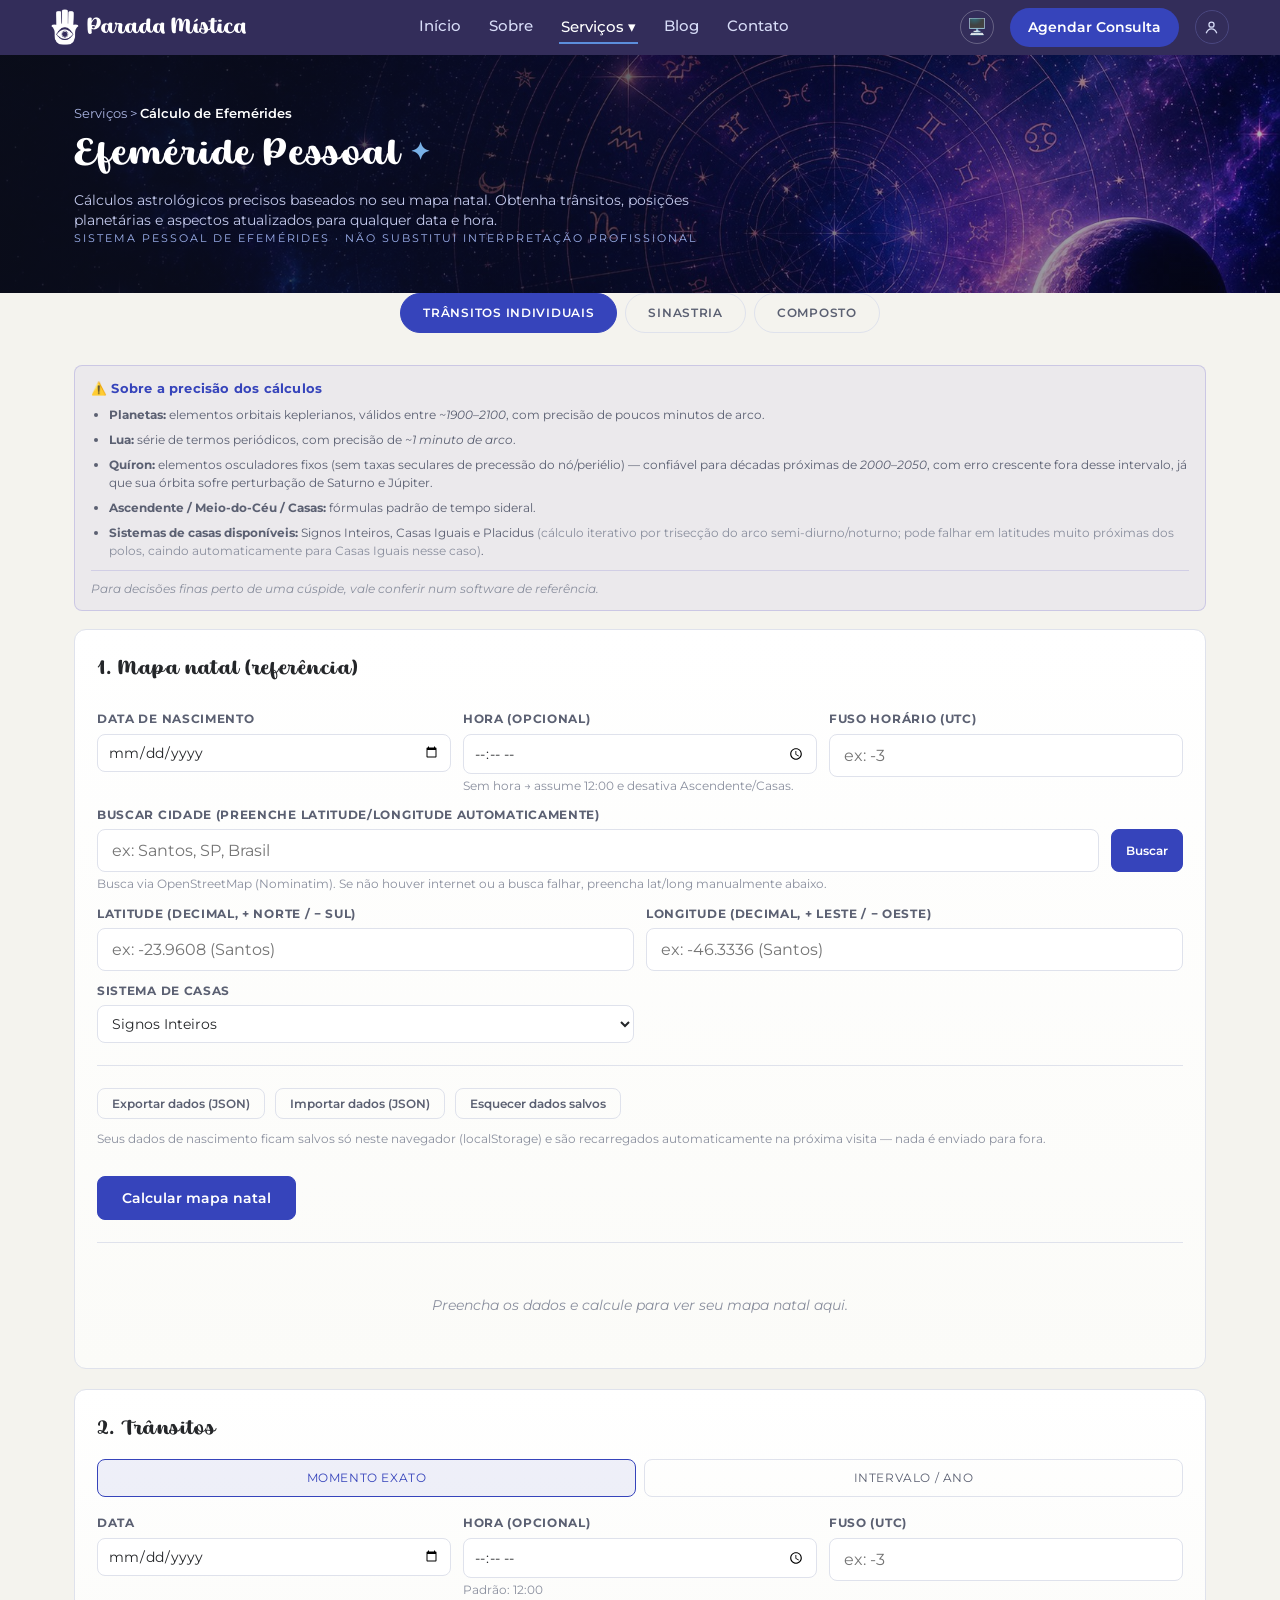
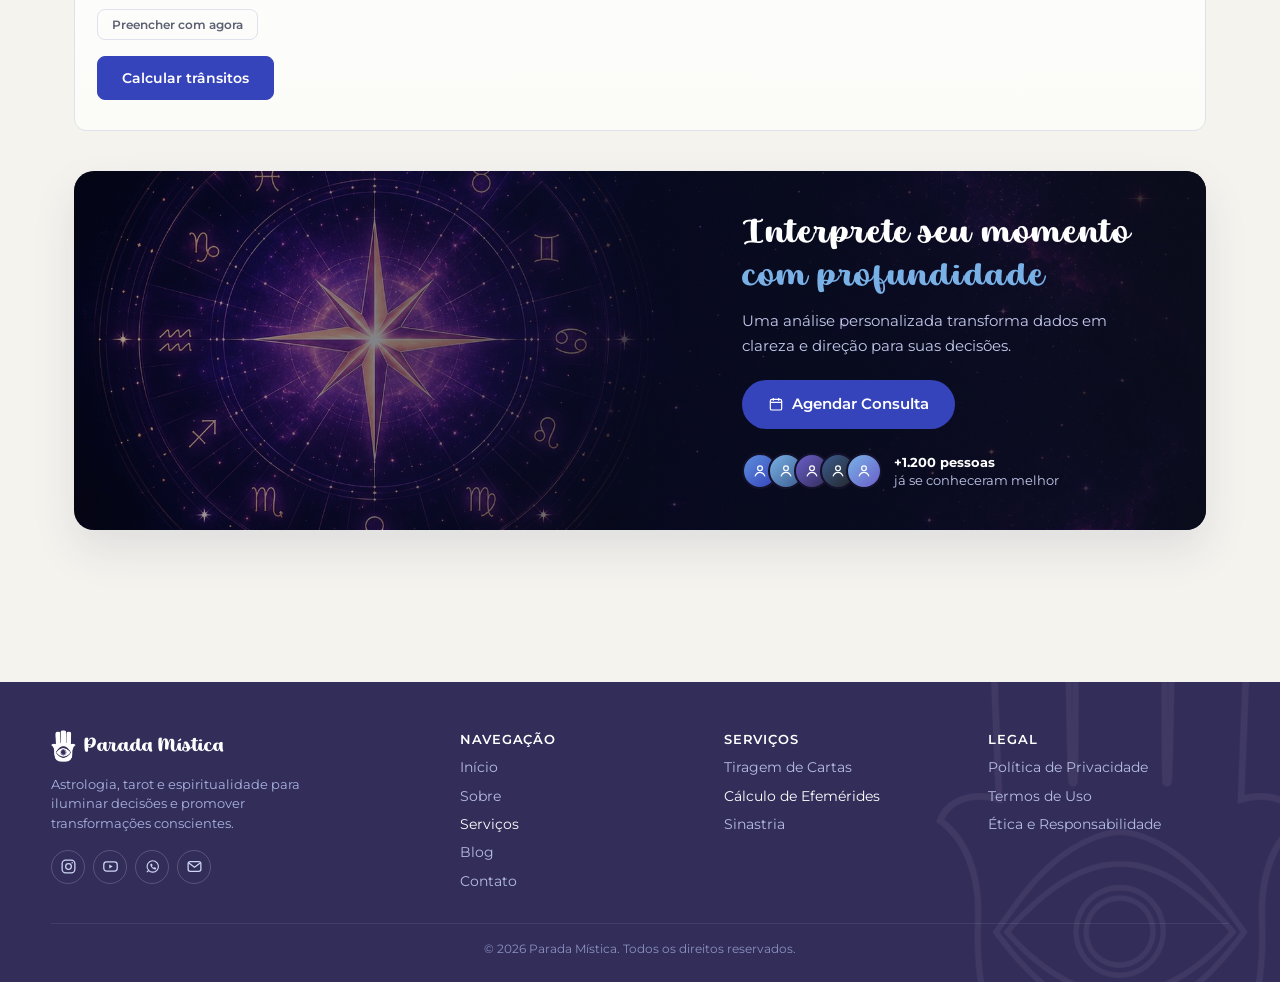
==== efemerides.html @ 2dd442fa "Add initial site: home, tarot, ephemeris and synastry pages Static site (HTML/CSS/vanilla JS), no bu" ====
<!DOCTYPE html>
<html lang="pt-BR">
<head>
<meta charset="UTF-8">
<meta name="viewport" content="width=device-width, initial-scale=1.0">
<title>Cálculo de Efemérides - Parada Mística</title>
<link rel="icon" href="assets/logo.png">
<link rel="stylesheet" href="style.css">
<link rel="stylesheet" href="efemerides/css/styles.css">
<script>
    // Aplica tema antes do render para evitar flash
    (function(){
        const t = localStorage.getItem("cartarium_tema") || "sistema";
        if (t === "escuro" || (t === "sistema" && window.matchMedia("(prefers-color-scheme: dark)").matches)) {
            document.documentElement.setAttribute("data-tema", "escuro");
        }
    })();
</script>
</head>
<body>

<header class="pm-header">
    <div class="pm-header-inner">
        <a href="index.html" class="pm-brand">
            <img src="assets/hamsa-light.png" alt="Parada Mística">
            <span>Parada Mística</span>
        </a>
        <nav class="pm-nav" id="pm-nav-principal">
            <a href="index.html">Início</a>
            <a href="#" title="Página ainda não publicada">Sobre</a>
            <div class="pm-nav-dropdown">
                <a href="#" class="pm-nav-dropdown-trigger ativo">Serviços ▾</a>
                <div class="pm-nav-dropdown-menu">
                    <a href="tiragem-cartas.html">Tiragem de Cartas</a>
                    <a href="efemerides.html" class="ativo">Cálculo de Efemérides</a>
                    <a href="sinastria.html">Sinastria</a>
                </div>
            </div>
            <a href="#" title="Página ainda não publicada">Blog</a>
            <a href="#" title="Página ainda não publicada">Contato</a>
        </nav>
        <div class="pm-header-actions">
            <button id="btn-tema" class="pm-btn-tema" onclick="ciclaTema()" title="Alternar tema">🌙</button>
            <a href="#" class="pm-btn-agendar" title="Página ainda não publicada">Agendar Consulta</a>
            <a href="#" class="pm-avatar" title="Página ainda não publicada"><svg viewBox="0 0 24 24" fill="none" stroke="currentColor" stroke-width="1.8"><circle cx="12" cy="8" r="3.6"/><path d="M4.5 20c1.4-3.8 4.4-6 7.5-6s6.1 2.2 7.5 6"/></svg></a>
            <button id="btn-menu-mobile" class="pm-hamburger" aria-label="Abrir menu" aria-expanded="false" aria-controls="pm-nav-principal">
                <span class="pm-hamburger-bars"><span></span><span></span><span></span></span>
            </button>
        </div>
    </div>
</header>

<section class="efem-hero-section">
  <div class="efem-hero">
    <span class="pm-breadcrumb">Serviços &gt; <b>Cálculo de Efemérides</b></span>
    <h1>Efeméride Pessoal <span class="efem-hero-spark">✦</span></h1>
    <div class="subtitle">Cálculos astrológicos precisos baseados no seu mapa natal. Obtenha trânsitos, posições planetárias e aspectos atualizados para qualquer data e hora.</div>
    <div class="eyebrow">Sistema pessoal de efemérides · não substitui interpretação profissional</div>
  </div>
</section>

<main>

<div class="tabs">
  <div class="tab active" id="tabTransitos" onclick="setView('transitos')">Trânsitos individuais</div>
  <div class="tab" id="tabSinastria" onclick="setView('sinastria')">Sinastria</div>
  <div class="tab" id="tabComposto" onclick="setView('composto')">Composto</div>
</div>

<div id="viewTransitos">

<div class="note note-precisao">
  <p class="note-titulo">⚠️ Sobre a precisão dos cálculos</p>
  <ul>
    <li><strong>Planetas:</strong> elementos orbitais keplerianos, válidos entre <em>~1900–2100</em>, com precisão de poucos minutos de arco.</li>
    <li><strong>Lua:</strong> série de termos periódicos, com precisão de <em>~1 minuto de arco</em>.</li>
    <li><strong>Quíron:</strong> elementos osculadores fixos (sem taxas seculares de precessão do nó/periélio) — confiável para décadas próximas de <em>2000–2050</em>, com erro crescente fora desse intervalo, já que sua órbita sofre perturbação de Saturno e Júpiter.</li>
    <li><strong>Ascendente / Meio-do-Céu / Casas:</strong> fórmulas padrão de tempo sideral.</li>
    <li><strong>Sistemas de casas disponíveis:</strong> Signos Inteiros, Casas Iguais e Placidus <span class="note-dim">(cálculo iterativo por trisecção do arco semi-diurno/noturno; pode falhar em latitudes muito próximas dos polos, caindo automaticamente para Casas Iguais nesse caso)</span>.</li>
  </ul>
  <p class="note-rodape">Para decisões finas perto de uma cúspide, vale conferir num software de referência.</p>
</div>

<!-- ===================== MAPA NATAL ===================== -->
<div class="panel">
  <h2>1. Mapa natal (referência)</h2>
  <div class="row3">
    <div>
      <label>Data de nascimento</label>
      <input type="date" id="natalDate">
    </div>
    <div>
      <label>Hora (opcional)</label>
      <input type="time" id="natalTime">
      <div class="hint">Sem hora → assume 12:00 e desativa Ascendente/Casas.</div>
    </div>
    <div>
      <label>Fuso horário (UTC)</label>
      <input type="number" id="natalTz" step="0.5" placeholder="ex: -3">
    </div>
  </div>
  <label>Buscar cidade (preenche latitude/longitude automaticamente)</label>
  <div class="row" style="grid-template-columns:1fr auto;">
    <input type="text" id="citySearch" placeholder="ex: Santos, SP, Brasil" onkeydown="if(event.key==='Enter'){event.preventDefault();searchCity();}">
    <button class="btn small" style="margin-top:0;" onclick="searchCity()">Buscar</button>
  </div>
  <div id="cityResults"></div>
  <div class="hint">Busca via OpenStreetMap (Nominatim). Se não houver internet ou a busca falhar, preencha lat/long manualmente abaixo.</div>
  <div class="row">
    <div>
      <label>Latitude (decimal, + Norte / − Sul)</label>
      <input type="number" id="natalLat" step="0.0001" placeholder="ex: -23.9608 (Santos)">
    </div>
    <div>
      <label>Longitude (decimal, + Leste / − Oeste)</label>
      <input type="number" id="natalLon" step="0.0001" placeholder="ex: -46.3336 (Santos)">
    </div>
  </div>
  <div class="row">
    <div>
      <label>Sistema de casas</label>
      <select id="houseSystem">
        <option value="whole">Signos Inteiros</option>
        <option value="equal">Casas Iguais</option>
        <option value="placidus">Placidus</option>
      </select>
    </div>
    <div></div>
  </div>
  <div class="divider"></div>
  <div class="toolbar" style="margin-bottom:12px;">
    <button class="btn secondary small" onclick="exportNatalInput()">Exportar dados (JSON)</button>
    <button class="btn secondary small" onclick="toggleImportBox()">Importar dados (JSON)</button>
    <button class="btn secondary small" onclick="clearNatalStorage()">Esquecer dados salvos</button>
  </div>
  <div class="hint" style="margin-bottom:12px;">Seus dados de nascimento ficam salvos só neste navegador (localStorage) e são recarregados automaticamente na próxima visita — nada é enviado para fora.</div>
  <div id="importBox" style="display:none; margin-bottom:16px;">
    <label>Colar JSON aqui</label>
    <textarea id="importJsonText" rows="4" style="width:100%; background:var(--input-bg); border:1px solid var(--line); color:var(--text); padding:9px 10px; border-radius:6px; font-family:inherit; font-size:12.5px;" placeholder='{"data_nascimento":"1990-05-15","hora_nascimento":"14:30","fuso_horario":-3,"latitude":-23.5505,"longitude":-46.6333,"sistema_casas":"placidus"}'></textarea>
    <div class="row" style="margin-top:8px; align-items:flex-end;">
      <div>
        <label>...ou selecione um arquivo .json</label>
        <input type="file" id="importJsonFile" accept="application/json,.json">
      </div>
      <div>
        <button class="btn small" onclick="importNatalInput()">Carregar dados</button>
      </div>
    </div>
    <div class="hint" id="importStatus" style="margin-top:6px;"></div>
  </div>
  <button class="btn" onclick="calcNatal()">Calcular mapa natal</button>
  <div class="hint" id="natalMsg" style="margin-top:8px;"></div>
  <div class="divider"></div>
  <div id="natalOutput"><div class="empty">Preencha os dados e calcule para ver seu mapa natal aqui.</div></div>
</div>

<!-- ===================== TRÂNSITOS ===================== -->
<div class="panel">
  <h2>2. Trânsitos</h2>
  <div class="mode-toggle">
    <div class="mode-btn active" id="modeSingleBtn" onclick="setMode('single')">Momento exato</div>
    <div class="mode-btn" id="modeRangeBtn" onclick="setMode('range')">Intervalo / ano</div>
  </div>

  <div id="singleFields">
    <div class="row3">
      <div><label>Data</label><input type="date" id="singleDate"></div>
      <div><label>Hora (opcional)</label><input type="time" id="singleTime"><div class="hint">Padrão: 12:00</div></div>
      <div><label>Fuso (UTC)</label><input type="number" id="singleTz" step="0.5" placeholder="ex: -3"></div>
    </div>
    <button class="btn secondary small" style="margin-top:10px;" onclick="fillNow()">Preencher com agora</button>
  </div>

  <div id="rangeFields" style="display:none">
    <div class="row3">
      <div><label>Data inicial</label><input type="date" id="rangeStart" oninput="updateRangeWarn()"></div>
      <div><label>Data final</label><input type="date" id="rangeEnd" oninput="updateRangeWarn()"></div>
      <div><label>Passo (dias)</label><input type="number" id="rangeStep" value="1" min="1" max="10" oninput="updateRangeWarn()"></div>
    </div>
    <div class="hint" style="margin:8px 0 4px;">Atalhos de período (a partir de hoje):</div>
    <div class="preset-row">
      <button type="button" class="btn secondary small" onclick="fillPreset('hoje')">Hoje</button>
      <button type="button" class="btn secondary small" onclick="fillPreset('semana')">Esta semana</button>
      <button type="button" class="btn secondary small" onclick="fillPreset('mes')">Este mês</button>
      <button type="button" class="btn secondary small" onclick="fillPreset('semestre')">Este semestre</button>
      <button type="button" class="btn secondary small" onclick="fillPreset('ano')">Este ano</button>
    </div>
    <div class="hint">Para "todos os trânsitos de 1 ano", use 01/01 a 31/12. Para vários anos, apenas amplie o intervalo (períodos longos podem levar alguns segundos para calcular).</div>
    <div class="hint" id="rangeWarn" style="margin-top:6px;"></div>
  </div>

  <button class="btn" onclick="calcTransits()">Calcular trânsitos</button>
  <div id="transitStatus" class="hint" style="margin-top:8px;"></div>
</div>

<!-- ===================== RESULTADOS ===================== -->
<div class="panel" id="resultsPanel" style="display:none;">
  <h2>3. Posições em trânsito</h2>
  <div class="scroll-hint">↔ as tabelas têm mais colunas do que cabem na tela — arraste para os lados para ver tudo.</div>
  <div class="scroll-wrap" style="margin-bottom:26px;">
    <table id="positionsTable"><thead></thead><tbody></tbody></table>
  </div>

  <h2>4. Aspectos (ordenados por impacto)</h2>
  <div class="filters">
    <div class="f">
      <label>Planeta em trânsito</label>
      <select id="fPlanet"><option value="">Todos</option></select>
    </div>
    <div class="f">
      <label>Signo</label>
      <select id="fSign"><option value="">Todos</option></select>
    </div>
    <div class="f">
      <label>Casa natal</label>
      <select id="fHouse"><option value="">Todas</option></select>
    </div>
    <div class="f">
      <label>Tipo de aspecto</label>
      <select id="fAspect"><option value="">Todos</option></select>
    </div>
    <div class="f">
      <label>Ponto natal</label>
      <select id="fNatal"><option value="">Todos</option></select>
    </div>
    <div class="f" style="min-width:120px; flex:0.6;">
      <label>Impacto mínimo</label>
      <input type="number" id="fImpact" min="0" max="100" step="1" value="0" placeholder="0–100">
    </div>
    <div class="f" style="min-width:150px; flex:0.6;">
      <label>Máx. por seção</label>
      <input type="number" id="fLimit" min="1" step="1" placeholder="todos">
    </div>
    <div class="f zero-toggle">
      <label class="chk" title="Aspectos cujo orbe passou do teto específico do tipo de astro (Quíron/Lilith/Nodo/Vértice/Fortuna/transpessoais) — considerados irrelevantes, peso zerado.">
        <input type="checkbox" id="fShowZeroed" onchange="renderAspectsTable()"> Mostrar zerados
      </label>
    </div>
  </div>

  <div class="resultsbar">
    <span class="count" id="resultCount"></span>
    <div class="toolbar">
      <button class="btn secondary small" onclick="copyForAI('all', this)">Copiar tudo para IA</button>
      <button class="btn secondary small" onclick="exportResultsJson()">Exportar JSON</button>
      <button class="btn secondary small" onclick="exportResultsCsv()">Exportar CSV</button>
    </div>
  </div>

  <div id="backgroundBlock" style="display:none">
    <h3 class="subhead">Pano de fundo <span class="hint">— trânsitos lentos já em curso, que atravessam todo o período calculado</span></h3>
    <div class="scroll-wrap" style="margin-bottom:10px;">
      <table id="backgroundTable"><thead></thead><tbody></tbody></table>
    </div>
    <div class="resultsbar" style="margin-bottom:26px;">
      <span></span>
      <div class="toolbar">
        <button class="btn secondary small" onclick="copyForAI('background', this)">Copiar pano de fundo</button>
      </div>
    </div>
  </div>

  <h3 class="subhead period" id="periodHeading" style="display:none;">Eventos do período</h3>
  <div class="scroll-wrap" style="margin-bottom:10px;">
    <table id="aspectsTable"><thead></thead><tbody></tbody></table>
  </div>
  <div class="resultsbar" id="periodCopyBar" style="display:none;">
    <span></span>
    <div class="toolbar">
      <button class="btn secondary small" onclick="copyForAI('period', this)">Copiar eventos do período</button>
    </div>
  </div>
  <div class="copybox" id="copyBox"></div>
  <textarea id="copyArea"></textarea>
</div>

</div>
<!-- ===================== fim viewTransitos ===================== -->

<!-- ===================== SINASTRIA ===================== -->
<div id="viewSinastria" style="display:none">

<div class="note">
  <strong>Sinastria</strong> compara dois mapas natais ponto a ponto: os aspectos entre os planetas de uma pessoa e os da outra, e em que casa os planetas de uma caem no mapa da outra. É uma técnica diferente do <strong>mapa composto</strong> (ponto médio entre os dois mapas, que trata a relação como uma entidade própria, com identidade e ciclo de vida próprios) — aqui o foco é a interação entre os dois mapas tal como são.
</div>

<div class="grid2">
  <div class="panel">
    <h2>Pessoa A</h2>
    <div class="row" style="grid-template-columns:2fr 1fr;">
      <div>
        <label>Nome (opcional)</label>
        <input type="text" id="synAName" placeholder="ex: Você">
      </div>
      <div>
        <label>Sigla</label>
        <input type="text" id="synASigla" placeholder="ex: VL" maxlength="6" style="text-transform:uppercase;">
      </div>
    </div>
    <div class="hint" style="margin:-6px 0 10px;"><br>A sigla é o identificador usado no texto pra Calculadora de Sinastria (ex: "VL's Sun..."). Se ficar em branco, usa o Nome.</div>
    <div class="row3">
      <div>
        <label>Data de nascimento</label>
        <input type="date" id="synADate">
      </div>
      <div>
        <label>Hora (opcional)</label>
        <input type="time" id="synATime">
        <div class="hint">Sem hora → assume 12:00 e desativa Ascendente/Casas.</div>
      </div>
      <div>
        <label>Fuso horário (UTC)</label>
        <input type="number" id="synATz" step="0.5" placeholder="ex: -3">
      </div>
    </div>
    <label>Buscar cidade (preenche latitude/longitude automaticamente)</label>
    <div class="row" style="grid-template-columns:1fr auto;">
      <input type="text" id="synACitySearch" placeholder="ex: Santos, SP, Brasil" onkeydown="if(event.key==='Enter'){event.preventDefault();searchCityFor('synACitySearch','synACityResults','synALat','synALon','synA');}">
      <button class="btn small" style="margin-top:0;" onclick="searchCityFor('synACitySearch','synACityResults','synALat','synALon','synA')">Buscar</button>
    </div>
    <div id="synACityResults"></div>
    <div class="row">
      <div>
        <label>Latitude (decimal, + Norte / − Sul)</label>
        <input type="number" id="synALat" step="0.0001">
      </div>
      <div>
        <label>Longitude (decimal, + Leste / − Oeste)</label>
        <input type="number" id="synALon" step="0.0001">
      </div>
    </div>
    <label>Sistema de casas</label>
    <select id="synAHouse">
      <option value="whole">Signos Inteiros</option>
      <option value="equal">Casas Iguais</option>
      <option value="placidus">Placidus</option>
    </select>
    <div class="divider"></div>
    <button class="btn" onclick="calcSynPerson('A')">Calcular mapa de A</button>
    <div class="hint" id="synAMsg" style="margin-top:8px;"></div>
    <div class="divider"></div>
    <div id="synAOutput"><div class="empty">Preencha os dados e calcule para ver o mapa aqui.</div></div>
  </div>

  <div class="panel">
    <h2>Pessoa B</h2>
    <div class="row" style="grid-template-columns:2fr 1fr;">
      <div>
        <label>Nome (opcional)</label>
        <input type="text" id="synBName" placeholder="ex: Parceiro(a)">
      </div>
      <div>
        <label>Sigla</label>
        <input type="text" id="synBSigla" placeholder="ex: MP" maxlength="6" style="text-transform:uppercase;">
      </div>
    </div>
    <div class="hint" style="margin:-6px 0 10px;"><br>A sigla é o identificador usado no texto pra Calculadora de Sinastria (ex: "MP's Moon..."). Se ficar em branco, usa o Nome.</div>
    <div class="row3">
      <div>
        <label>Data de nascimento</label>
        <input type="date" id="synBDate">
      </div>
      <div>
        <label>Hora (opcional)</label>
        <input type="time" id="synBTime">
        <div class="hint">Sem hora → assume 12:00 e desativa Ascendente/Casas.</div>
      </div>
      <div>
        <label>Fuso horário (UTC)</label>
        <input type="number" id="synBTz" step="0.5" placeholder="ex: -3">
      </div>
    </div>
    <label>Buscar cidade (preenche latitude/longitude automaticamente)</label>
    <div class="row" style="grid-template-columns:1fr auto;">
      <input type="text" id="synBCitySearch" placeholder="ex: Salvador, BA, Brasil" onkeydown="if(event.key==='Enter'){event.preventDefault();searchCityFor('synBCitySearch','synBCityResults','synBLat','synBLon','synB');}">
      <button class="btn small" style="margin-top:0;" onclick="searchCityFor('synBCitySearch','synBCityResults','synBLat','synBLon','synB')">Buscar</button>
    </div>
    <div id="synBCityResults"></div>
    <div class="row">
      <div>
        <label>Latitude (decimal, + Norte / − Sul)</label>
        <input type="number" id="synBLat" step="0.0001">
      </div>
      <div>
        <label>Longitude (decimal, + Leste / − Oeste)</label>
        <input type="number" id="synBLon" step="0.0001">
      </div>
    </div>
    <label>Sistema de casas</label>
    <select id="synBHouse">
      <option value="whole">Signos Inteiros</option>
      <option value="equal">Casas Iguais</option>
      <option value="placidus">Placidus</option>
    </select>
    <div class="divider"></div>
    <button class="btn" onclick="calcSynPerson('B')">Calcular mapa de B</button>
    <div class="hint" id="synBMsg" style="margin-top:8px;"></div>
    <div class="divider"></div>
    <div id="synBOutput"><div class="empty">Preencha os dados e calcule para ver o mapa aqui.</div></div>
  </div>
</div>

<div class="panel">
  <h2>Calcular sinastria</h2>
  <div class="hint" style="margin-bottom:10px;">Calcule os dois mapas acima primeiro.</div>
  <div class="toolbar" style="margin-bottom:12px;">
    <button class="btn secondary small" onclick="exportSynInput()">Exportar dados (JSON)</button>
    <button class="btn secondary small" onclick="toggleSynImportBox()">Importar dados (JSON)</button>
    <button class="btn secondary small" onclick="clearSynStorage()">Esquecer dados salvos</button>
  </div>
  <div class="hint" style="margin-bottom:12px;">Os dados de Pessoa A e Pessoa B ficam salvos só neste navegador (localStorage) e são recarregados automaticamente na próxima visita — nada é enviado para fora.</div>
  <div id="synImportBox" style="display:none; margin-bottom:16px;">
    <label>Colar JSON aqui</label>
    <textarea id="synImportJsonText" rows="4" style="width:100%; background:var(--input-bg); border:1px solid var(--line); color:var(--text); padding:9px 10px; border-radius:6px; font-family:inherit; font-size:12.5px;" placeholder='{"pessoa_a":{"nome":"...","data_nascimento":"1990-05-15", ...},"pessoa_b":{...}}'></textarea>
    <div class="row" style="margin-top:8px; align-items:flex-end;">
      <div>
        <label>...ou selecione um arquivo .json</label>
        <input type="file" id="synImportJsonFile" accept="application/json,.json">
      </div>
      <div>
        <button class="btn small" onclick="importSynInput()">Carregar dados</button>
      </div>
    </div>
    <div class="hint" id="synImportStatus" style="margin-top:6px;"></div>
  </div>
  <button class="btn" onclick="calcSynastry()">Calcular sinastria</button>
  <div class="hint" id="synStatus" style="margin-top:8px;"></div>
</div>

<div class="panel" id="synResultsPanel" style="display:none;">
  <h2>Aspectos entre os dois mapas (ordenados por impacto)</h2>
  <div class="filters">
    <div class="f">
      <label>Ponto de A</label>
      <select id="synFA"><option value="">Todos</option></select>
    </div>
    <div class="f">
      <label>Ponto de B</label>
      <select id="synFB"><option value="">Todos</option></select>
    </div>
    <div class="f">
      <label>Tipo de aspecto</label>
      <select id="synFAspect"><option value="">Todos</option></select>
    </div>
    <div class="f" style="min-width:120px; flex:0.6;">
      <label>Impacto mínimo</label>
      <input type="number" id="synFImpact" min="0" max="100" step="1" value="0" placeholder="0–100">
    </div>
    <div class="f zero-toggle">
      <label class="chk" title="Aspectos cujo orbe passou do teto específico do tipo de astro (Quíron/Lilith/Nodo/Vértice/Fortuna/transpessoais) — considerados irrelevantes, peso zerado.">
        <input type="checkbox" id="synShowZeroed" onchange="renderSynAspectsTable()"> Mostrar zerados
      </label>
    </div>
  </div>
  <div class="resultsbar">
    <span class="count" id="synResultCount"></span>
    <div class="toolbar">
      <button class="btn secondary small" onclick="copySynForAI(this)">Copiar para IA</button>
      <button class="btn secondary small" onclick="copyForSinastriaCalc(this)">Copiar p/ Calculadora de Sinastria</button>
      <a href="sinastria.html" target="_blank" class="btn small btn-link-sinastria">Abrir Sinastria ↗</a>
      <button class="btn secondary small" onclick="exportSynJson()">Exportar JSON</button>
      <button class="btn secondary small" onclick="exportSynCsv()">Exportar CSV</button>
    </div>
  </div>
  <div class="scroll-hint">↔ arraste para os lados para ver todas as colunas.</div>
  <div class="scroll-wrap" style="margin-bottom:10px;">
    <table id="synAspectsTable"><thead></thead><tbody></tbody></table>
  </div>
  <div class="copybox" id="synCopyBox"></div>
  <textarea id="synCopyArea" style="position:absolute; left:-9999px;"></textarea>
</div>

<!-- ===================== TRÂNSITOS DUPLOS ===================== -->
<div class="panel">
  <h2>Trânsitos duplos</h2>
  <div class="hint" style="margin-bottom:10px;">Calcule os mapas de A e B acima primeiro. Um trânsito duplo é quando o mesmo planeta em trânsito forma aspecto com um ponto de A <strong>e</strong> com um ponto de B ao mesmo tempo — diferente de um trânsito sobre o mapa composto, aqui o "gatilho" é o mesmo planeta tocando os dois mapas originais simultaneamente, o que costuma ser lido como um evento que ativa a relação como um todo.</div>
  <div class="mode-toggle">
    <div class="mode-btn active" id="dtModeSingleBtn" onclick="dtSetMode('single')">Momento exato</div>
    <div class="mode-btn" id="dtModeRangeBtn" onclick="dtSetMode('range')">Intervalo / ano</div>
  </div>

  <div id="dtSingleFields">
    <div class="row3">
      <div><label>Data</label><input type="date" id="dtSingleDate"></div>
      <div><label>Hora (opcional)</label><input type="time" id="dtSingleTime"><div class="hint">Padrão: 12:00</div></div>
      <div><label>Fuso (UTC)</label><input type="number" id="dtSingleTz" step="0.5" placeholder="ex: -3"></div>
    </div>
    <button class="btn secondary small" style="margin-top:10px;" onclick="dtFillNow()">Preencher com agora</button>
  </div>

  <div id="dtRangeFields" style="display:none">
    <div class="row3">
      <div><label>Data inicial</label><input type="date" id="dtRangeStart" oninput="dtUpdateRangeWarn()"></div>
      <div><label>Data final</label><input type="date" id="dtRangeEnd" oninput="dtUpdateRangeWarn()"></div>
      <div><label>Passo (dias)</label><input type="number" id="dtRangeStep" value="1" min="1" max="30" oninput="dtUpdateRangeWarn()"></div>
    </div>
    <div class="hint" id="dtRangeWarn" style="margin-top:6px;"></div>
    <div class="hint" style="margin:8px 0 4px;">Atalhos de período (a partir de hoje):</div>
    <div class="preset-row">
      <button type="button" class="btn secondary small" onclick="dtFillPreset('hoje')">Hoje</button>
      <button type="button" class="btn secondary small" onclick="dtFillPreset('semana')">Esta semana</button>
      <button type="button" class="btn secondary small" onclick="dtFillPreset('mes')">Este mês</button>
      <button type="button" class="btn secondary small" onclick="dtFillPreset('semestre')">Este semestre</button>
      <button type="button" class="btn secondary small" onclick="dtFillPreset('ano')">Este ano</button>
    </div>
  </div>

  <button class="btn" onclick="calcDoubleTransits()">Calcular trânsitos duplos</button>
  <div id="dtStatus" class="hint" style="margin-top:8px;"></div>
</div>

<div class="panel" id="dtResultsPanel" style="display:none;">
  <h2>Aspectos duplos (ordenados por impacto)</h2>
  <div class="filters">
    <div class="f">
      <label>Planeta em trânsito</label>
      <select id="dtFPlanet"><option value="">Todos</option></select>
    </div>
    <div class="f">
      <label>Ponto de A</label>
      <select id="dtFA"><option value="">Todos</option></select>
    </div>
    <div class="f">
      <label>Ponto de B</label>
      <select id="dtFB"><option value="">Todos</option></select>
    </div>
    <div class="f" style="min-width:120px; flex:0.6;">
      <label>Impacto mínimo</label>
      <input type="number" id="dtFImpact" min="0" max="100" step="1" value="0" placeholder="0–100">
    </div>
    <div class="f zero-toggle">
      <label class="chk" title="Aspectos individuais (dentro de Toca A / Toca B) cujo orbe passou do teto específico do tipo de astro — considerados irrelevantes, peso zerado.">
        <input type="checkbox" id="dtShowZeroed" onchange="renderDoubleTable()"> Mostrar zerados
      </label>
    </div>
  </div>
  <div class="resultsbar">
    <span class="count" id="dtResultCount"></span>
    <div class="toolbar">
      <button class="btn secondary small" onclick="copyDoubleForAI(this)">Copiar para IA</button>
      <button class="btn secondary small" onclick="exportDoubleJson()">Exportar JSON</button>
      <button class="btn secondary small" onclick="exportDoubleCsv()">Exportar CSV</button>
    </div>
  </div>
  <div class="scroll-hint">↔ arraste para os lados para ver todas as colunas.</div>
  <div class="scroll-wrap" style="margin-bottom:10px;">
    <table id="dtAspectsTable"><thead></thead><tbody></tbody></table>
  </div>
  <div class="copybox" id="dtCopyBox"></div>
  <textarea id="dtCopyArea" style="position:absolute; left:-9999px;"></textarea>
</div>

</div>
<!-- ===================== fim viewSinastria ===================== -->

<!-- ===================== COMPOSTO ===================== -->
<div id="viewComposto" style="display:none">

<div class="note">
  <strong>Mapa composto</strong> é o ponto médio circular entre cada planeta de A e o correspondente de B (Sol com Sol, Lua com Lua etc.) — um terceiro mapa, como se fosse o "nascimento" da relação em si. Calcule os mapas de <strong>Pessoa A</strong> e <strong>Pessoa B</strong> na aba Sinastria primeiro. O Ascendente e o Meio-do-Céu do composto também são pontos médios circulares dos originais; as casas são então remontadas a partir desse Asc — por isso aqui só oferecemos <strong>Signos Inteiros</strong> e <strong>Casas Iguais</strong> (Placidus exige latitude e hora sideral reais, que um mapa composto não tem). Trânsitos sobre esse mapa mostram a evolução da relação como "organismo" — fases de crescimento, crise, consolidação.
</div>

<div class="panel">
  <h2>1. Mapa composto</h2>
  <div class="hint" style="margin-bottom:10px;">Usa os mapas de A e B já calculados na aba Sinastria.</div>
  <div class="row">
    <div>
      <label>Sistema de casas</label>
      <select id="coHouseSystem">
        <option value="whole">Signos Inteiros</option>
        <option value="equal">Casas Iguais</option>
      </select>
    </div>
    <div></div>
  </div>
  <button class="btn" onclick="calcComposite()">Calcular mapa composto</button>
  <div class="hint" id="coMsg" style="margin-top:8px;"></div>
  <div class="divider"></div>
  <div id="coOutput"><div class="empty">Calcule os mapas de A e B na aba Sinastria e depois clique em "Calcular mapa composto".</div></div>
</div>

<div class="panel">
  <h2>2. Trânsitos sobre o composto</h2>
  <div class="mode-toggle">
    <div class="mode-btn active" id="coModeSingleBtn" onclick="coSetMode('single')">Momento exato</div>
    <div class="mode-btn" id="coModeRangeBtn" onclick="coSetMode('range')">Intervalo / ano</div>
  </div>

  <div id="coSingleFields">
    <div class="row3">
      <div><label>Data</label><input type="date" id="coSingleDate"></div>
      <div><label>Hora (opcional)</label><input type="time" id="coSingleTime"><div class="hint">Padrão: 12:00</div></div>
      <div><label>Fuso (UTC)</label><input type="number" id="coSingleTz" step="0.5" placeholder="ex: -3"></div>
    </div>
    <button class="btn secondary small" style="margin-top:10px;" onclick="coFillNow()">Preencher com agora</button>
  </div>

  <div id="coRangeFields" style="display:none">
    <div class="row3">
      <div><label>Data inicial</label><input type="date" id="coRangeStart" oninput="coUpdateRangeWarn()"></div>
      <div><label>Data final</label><input type="date" id="coRangeEnd" oninput="coUpdateRangeWarn()"></div>
      <div><label>Passo (dias)</label><input type="number" id="coRangeStep" value="1" min="1" max="10" oninput="coUpdateRangeWarn()"></div>
    </div>
    <div class="hint" style="margin:8px 0 4px;">Atalhos de período (a partir de hoje):</div>
    <div class="preset-row">
      <button type="button" class="btn secondary small" onclick="coFillPreset('hoje')">Hoje</button>
      <button type="button" class="btn secondary small" onclick="coFillPreset('semana')">Esta semana</button>
      <button type="button" class="btn secondary small" onclick="coFillPreset('mes')">Este mês</button>
      <button type="button" class="btn secondary small" onclick="coFillPreset('semestre')">Este semestre</button>
      <button type="button" class="btn secondary small" onclick="coFillPreset('ano')">Este ano</button>
    </div>
    <div class="hint" id="coRangeWarn" style="margin-top:6px;"></div>
  </div>

  <button class="btn" onclick="calcCompositeTransits()">Calcular trânsitos sobre o composto</button>
  <div id="coTransitStatus" class="hint" style="margin-top:8px;"></div>
</div>

<div class="panel" id="coResultsPanel" style="display:none;">
  <h2>3. Posições em trânsito (sobre o composto)</h2>
  <div class="scroll-wrap" style="margin-bottom:26px;">
    <table id="coPositionsTable"><thead></thead><tbody></tbody></table>
  </div>

  <h2>4. Aspectos (ordenados por impacto)</h2>
  <div class="filters">
    <div class="f">
      <label>Planeta em trânsito</label>
      <select id="coFPlanet"><option value="">Todos</option></select>
    </div>
    <div class="f">
      <label>Signo</label>
      <select id="coFSign"><option value="">Todos</option></select>
    </div>
    <div class="f">
      <label>Casa do composto</label>
      <select id="coFHouse"><option value="">Todas</option></select>
    </div>
    <div class="f">
      <label>Tipo de aspecto</label>
      <select id="coFAspect"><option value="">Todos</option></select>
    </div>
    <div class="f">
      <label>Ponto do composto</label>
      <select id="coFNatal"><option value="">Todos</option></select>
    </div>
    <div class="f" style="min-width:120px; flex:0.6;">
      <label>Impacto mínimo</label>
      <input type="number" id="coFImpact" min="0" max="100" step="1" value="0" placeholder="0–100">
    </div>
    <div class="f" style="min-width:150px; flex:0.6;">
      <label>Máx. por seção</label>
      <input type="number" id="coFLimit" min="1" step="1" placeholder="todos">
    </div>
    <div class="f zero-toggle">
      <label class="chk" title="Aspectos cujo orbe passou do teto específico do tipo de astro (Quíron/Lilith/Nodo/Vértice/Fortuna/transpessoais) — considerados irrelevantes, peso zerado.">
        <input type="checkbox" id="coShowZeroed" onchange="renderCompositeAspectsTable()"> Mostrar zerados
      </label>
    </div>
  </div>

  <div class="resultsbar">
    <span class="count" id="coResultCount"></span>
    <div class="toolbar">
      <button class="btn secondary small" onclick="copyCompositeForAI('all', this)">Copiar tudo para IA</button>
      <button class="btn secondary small" onclick="exportCompositeJson()">Exportar JSON</button>
      <button class="btn secondary small" onclick="exportCompositeCsv()">Exportar CSV</button>
    </div>
  </div>

  <div id="coBackgroundBlock" style="display:none">
    <h3 class="subhead">Pano de fundo <span class="hint">— trânsitos lentos já em curso, que atravessam todo o período calculado</span></h3>
    <div class="scroll-wrap" style="margin-bottom:10px;">
      <table id="coBackgroundTable"><thead></thead><tbody></tbody></table>
    </div>
    <div class="resultsbar" style="margin-bottom:26px;">
      <span></span>
      <div class="toolbar">
        <button class="btn secondary small" onclick="copyCompositeForAI('background', this)">Copiar pano de fundo</button>
      </div>
    </div>
  </div>

  <h3 class="subhead period" id="coPeriodHeading" style="display:none;">Eventos do período</h3>
  <div class="scroll-wrap" style="margin-bottom:10px;">
    <table id="coAspectsTable"><thead></thead><tbody></tbody></table>
  </div>
  <div class="resultsbar" id="coPeriodCopyBar" style="display:none;">
    <span></span>
    <div class="toolbar">
      <button class="btn secondary small" onclick="copyCompositeForAI('period', this)">Copiar eventos do período</button>
    </div>
  </div>
  <div class="copybox" id="coCopyBox"></div>
  <textarea id="coCopyArea" style="position:absolute; left:-9999px;"></textarea>
</div>

</div>
<!-- ===================== fim viewComposto ===================== -->

<section class="cta-banner">
  <div class="cta-banner-bg efem-cta-bg"></div>
  <div class="cta-banner-inner">
    <div class="cta-banner-text">
      <h2>Interprete seu momento <span class="accent">com profundidade</span></h2>
      <p>Uma análise personalizada transforma dados em clareza e direção para suas decisões.</p>
      <a href="#" class="cta-banner-btn" title="Página ainda não publicada">
        <svg viewBox="0 0 24 24" fill="none" stroke="currentColor" stroke-width="1.8"><rect x="3.5" y="5" width="17" height="16" rx="2.4"/><path d="M3.5 9.5h17M8 3v4M16 3v4"/></svg>
        Agendar Consulta
      </a>
      <div class="cta-social">
        <div class="cta-avatars">
          <span class="cta-avatar"><svg viewBox="0 0 24 24" fill="none" stroke="currentColor" stroke-width="1.8"><circle cx="12" cy="8" r="3.6"/><path d="M4.5 20c1.4-3.8 4.4-6 7.5-6s6.1 2.2 7.5 6"/></svg></span>
          <span class="cta-avatar"><svg viewBox="0 0 24 24" fill="none" stroke="currentColor" stroke-width="1.8"><circle cx="12" cy="8" r="3.6"/><path d="M4.5 20c1.4-3.8 4.4-6 7.5-6s6.1 2.2 7.5 6"/></svg></span>
          <span class="cta-avatar"><svg viewBox="0 0 24 24" fill="none" stroke="currentColor" stroke-width="1.8"><circle cx="12" cy="8" r="3.6"/><path d="M4.5 20c1.4-3.8 4.4-6 7.5-6s6.1 2.2 7.5 6"/></svg></span>
          <span class="cta-avatar"><svg viewBox="0 0 24 24" fill="none" stroke="currentColor" stroke-width="1.8"><circle cx="12" cy="8" r="3.6"/><path d="M4.5 20c1.4-3.8 4.4-6 7.5-6s6.1 2.2 7.5 6"/></svg></span>
          <span class="cta-avatar"><svg viewBox="0 0 24 24" fill="none" stroke="currentColor" stroke-width="1.8"><circle cx="12" cy="8" r="3.6"/><path d="M4.5 20c1.4-3.8 4.4-6 7.5-6s6.1 2.2 7.5 6"/></svg></span>
        </div>
        <div class="cta-social-text"><strong>+1.200 pessoas</strong><br>já se conheceram melhor</div>
      </div>
    </div>
  </div>
</section>

</main>

<!-- Ponto de entrada da aplicação. Módulo ES — precisa ser servido via http(s)://,
     não abre direto com file:// (ver README.md, seção "Como rodar"). -->

<footer class="pm-footer">
    <img src="assets/hamsa-outline.png" class="pm-footer-watermark" alt="">
    <div class="pm-footer-inner">
        <div class="pm-footer-col pm-footer-about">
            <div class="pm-footer-brand">
                <img src="assets/hamsa-light.png" alt="Parada Mística">
                <span>Parada Mística</span>
            </div>
            <p>Astrologia, tarot e espiritualidade para iluminar decisões e promover transformações conscientes.</p>
            <div class="pm-footer-social">
                <a href="https://www.instagram.com/parada_mistica" target="_blank" rel="noopener" aria-label="Instagram" title="Instagram">
                    <svg viewBox="0 0 24 24" fill="none" stroke="currentColor" stroke-width="1.8"><rect x="3" y="3" width="18" height="18" rx="5"/><circle cx="12" cy="12" r="4"/><circle cx="17.2" cy="6.8" r="1.1" fill="currentColor" stroke="none"/></svg>
                </a>
                <a href="https://www.youtube.com/@Parada_Mistica" target="_blank" rel="noopener" aria-label="YouTube" title="YouTube">
                    <svg viewBox="0 0 24 24" fill="none" stroke="currentColor" stroke-width="1.8"><rect x="2.5" y="5.5" width="19" height="13" rx="4"/><path d="M10.2 9.3v5.4l4.8-2.7z" fill="currentColor" stroke="none"/></svg>
                </a>
                <a href="https://wa.me/5511966509361" target="_blank" rel="noopener" aria-label="WhatsApp" title="WhatsApp">
                    <svg viewBox="0 0 24 24" fill="none" stroke="currentColor" stroke-width="1.6"><path d="M6.5 17.5 4 20l2.6-2.4A8 8 0 1 1 12 20a8 8 0 0 1-5.5-2.5Z"/><path d="M9 9.2c0-.6.5-1.2 1.1-1.2h.6c.3 0 .6.2.7.5l.6 1.6c.1.3 0 .6-.2.8l-.6.6c.5 1 1.4 1.9 2.4 2.4l.6-.6c.2-.2.5-.3.8-.2l1.6.6c.3.1.5.4.5.7v.6c0 .6-.6 1.1-1.2 1.1-3.4 0-6.9-3.5-6.9-6.9Z" fill="currentColor" stroke="none"/></svg>
                </a>
                <a href="mailto:paradamistica@gmail.com" aria-label="E-mail" title="E-mail">
                    <svg viewBox="0 0 24 24" fill="none" stroke="currentColor" stroke-width="1.8"><rect x="3" y="5" width="18" height="14" rx="3"/><path d="M4 7l8 6 8-6"/></svg>
                </a>
            </div>
        </div>
        <div class="pm-footer-col">
            <h5>Navegação</h5>
            <a href="index.html">Início</a>
            <a href="#" title="Página ainda não publicada">Sobre</a>
            <a href="#" class="ativo" title="Página ainda não publicada">Serviços</a>
            <a href="#" title="Página ainda não publicada">Blog</a>
            <a href="#" title="Página ainda não publicada">Contato</a>
        </div>
        <div class="pm-footer-col">
            <h5>Serviços</h5>
            <a href="tiragem-cartas.html">Tiragem de Cartas</a>
            <a href="efemerides.html" class="ativo">Cálculo de Efemérides</a>
            <a href="sinastria.html">Sinastria</a>
        </div>
        <div class="pm-footer-col">
            <h5>Legal</h5>
            <a href="#" title="Página ainda não publicada">Política de Privacidade</a>
            <a href="#" title="Página ainda não publicada">Termos de Uso</a>
            <a href="#" title="Página ainda não publicada">Ética e Responsabilidade</a>
        </div>
    </div>
    <p class="pm-footer-copy">© 2026 Parada Mística. Todos os direitos reservados.</p>
</footer>

<script src="js/theme.js"></script>
<script src="js/nav-dropdown.js"></script>
<script src="js/mobile-menu.js"></script>
<script type="module" src="efemerides/js/ui/app.js"></script>
</body>
</html>
---- style.css ----
/* ═══════════════════════════════════════════════════════════
   PARADA MÍSTICA — DESIGN TOKENS
   Fonte: Manual de Identidade + Design System
═══════════════════════════════════════════════════════════ */
@import url('assets/css/tokens.css');
@import url('https://fonts.googleapis.com/css2?family=Montserrat:wght@400;500;600;700&display=swap');

@font-face {
    font-family: 'Baguet Script';
    src: url('assets/fonts/BaguetScript-Thin.woff2') format('woff2'),
         url('assets/fonts/BaguetScript-Thin.otf') format('opentype');
    font-weight: 300; font-style: normal; font-display: swap;
}
@font-face {
    font-family: 'Baguet Script';
    src: url('assets/fonts/BaguetScript-Regular.woff2') format('woff2'),
         url('assets/fonts/BaguetScript-Regular.otf') format('opentype');
    font-weight: 400; font-style: normal; font-display: swap;
}
@font-face {
    font-family: 'Baguet Script';
    src: url('assets/fonts/BaguetScript-Bold.woff2') format('woff2'),
         url('assets/fonts/BaguetScript-Bold.otf') format('opentype');
    font-weight: 700; font-style: normal; font-display: swap;
}
@font-face {
    font-family: 'Baguet Script';
    src: url('assets/fonts/BaguetScript-ThinItalic.woff2') format('woff2'),
         url('assets/fonts/BaguetScript-ThinItalic.otf') format('opentype');
    font-weight: 300; font-style: italic; font-display: swap;
}
@font-face {
    font-family: 'Baguet Script';
    src: url('assets/fonts/BaguetScript-Italic.woff2') format('woff2'),
         url('assets/fonts/BaguetScript-Italic.otf') format('opentype');
    font-weight: 400; font-style: italic; font-display: swap;
}
@font-face {
    font-family: 'Baguet Script';
    src: url('assets/fonts/BaguetScript-BoldItalic.woff2') format('woff2'),
         url('assets/fonts/BaguetScript-BoldItalic.otf') format('opentype');
    font-weight: 700; font-style: italic; font-display: swap;
}

/* ── Reset & Base ─────────────────────────────────────── */
*, *::before, *::after { box-sizing: border-box; }

/* ── Variáveis de tema ─────────────────────────────────────
   Cores, tipografia, espaçamento e raios primitivos agora vêm
   de assets/css/tokens.css (importado acima). Este :root define
   só a camada semântica — o que cada token primitivo SIGNIFICA
   nesta página. ────────────────────────────────────────────── */
:root {
    /* Aplicação semântica — tema claro */
    --bg-page:        linear-gradient(135deg, #eef1fb 0%, #f9f9f9 55%, #eaf1fa 100%);
    --bg-container:   var(--branco-lunar);
    --bg-card:        var(--offwhite-lunar);
    --bg-registro:    #f7f8fc;
    --bg-sessao-bar:  #eef1fb;
    --bg-pergunta:    #f4f6fc;
    --bg-sugestao:    #eef1fb;
    --bg-area-tab:    var(--branco-lunar);
    --bg-input:       var(--branco-lunar);
    --bg-modal-box:   var(--branco-lunar);

    --text-primary:   var(--cinza-cosmico);
    --text-heading:   var(--azul-mistico);
    --text-muted:     #8b8f9a;
    --text-label:     #555a66;

    --border-soft:    #dfe2ec;
    --border-purple:  #c3cdf0;
    --border-mid:     #8fa0e0;

    --shadow-box:     rgba(51, 45, 90, 0.10);
    --shadow-card:    rgba(36, 38, 41, 0.10);

    --accent:         var(--azul-mistico);
    --accent-hover:   #2b379a;
    --accent-light:   #eef1fb;
    --accent-dark:    var(--roxo-profundo);
}

[data-tema="escuro"] {
    --bg-page:        linear-gradient(135deg, #1c1833 0%, #14121f 60%, #12182e 100%);
    --bg-container:   #211d3a;
    --bg-card:        #272247;
    --bg-registro:    #1c1832;
    --bg-sessao-bar:  #2a2650;
    --bg-pergunta:    #241f44;
    --bg-sugestao:    #2a2650;
    --bg-area-tab:    #211d3a;
    --bg-input:       #2a2650;
    --bg-modal-box:   #211d3a;

    --text-primary:   #e6e8f5;
    --text-heading:   #9fb3f0;
    --text-muted:     #9691b8;
    --text-label:     #b7bbdd;

    --border-soft:    #3a3560;
    --border-purple:  #453f74;
    --border-mid:     #5c6bb0;

    --shadow-box:     rgba(0, 0, 0, 0.40);
    --shadow-card:    rgba(0, 0, 0, 0.35);

    --accent:         var(--azul-celestial);
    --accent-hover:   var(--azul-nebuloso);
    --accent-light:   #2a2650;
    --accent-dark:    var(--roxo-profundo);
}

body {
    font-family: var(--font-corpo);
    font-size: 16px;
    line-height: 1.6;
    background: var(--bg-page);
    margin: 0;
    padding: 0;
    display: flex;
    flex-direction: column;
    align-items: center;
    min-height: 100vh;
    color: var(--text-primary);
}

h1 {
    margin-top: 30px;
    font-family: var(--font-display);
    font-weight: 700;
    font-size: var(--fs-h1);
    color: var(--text-heading);
    letter-spacing: 0.3px;
}

/* ── Marca / cabeçalho ────────────────────────────────── */
.pm-header {
    width: 100%;
    display: flex;
    justify-content: center;
    background: var(--roxo-profundo);
    position: sticky;
    top: 0;
    z-index: 50;
}

.pm-header-inner {
    width: 92%;
    max-width: 1200px;
    display: flex;
    align-items: center;
    justify-content: space-between;
    gap: var(--sp-l);
    padding: var(--sp-s) 0;
}

.pm-brand {
    display: flex;
    align-items: center;
    gap: var(--sp-s);
    text-decoration: none;
    flex-shrink: 0;
}

.pm-brand img {
    height: 36px;
    width: auto;
}

.pm-brand span {
    font-family: var(--font-display);
    font-weight: 700;
    font-size: 1.5rem;
    color: #ffffff;
}

.pm-nav {
    display: flex;
    align-items: center;
    gap: var(--sp-l);
    flex: 1;
    justify-content: center;
}

.pm-nav a {
    color: #d7dcf7;
    text-decoration: none;
    font-size: 0.92rem;
    font-weight: 500;
    padding: 6px 2px;
    border-bottom: 2px solid transparent;
    transition: color 0.15s, border-color 0.15s;
    white-space: nowrap;
}

.pm-nav a:hover,
.pm-nav a.ativo { color: #ffffff; border-bottom-color: var(--azul-celestial); }

/* Dropdown "Serviços" */
.pm-nav-dropdown {
    position: relative;
}

.pm-nav-dropdown-menu {
    position: absolute;
    top: calc(100% + 14px);
    left: 50%;
    transform: translateX(-50%) translateY(6px);
    background: var(--roxo-profundo);
    border: 1px solid rgba(255,255,255,0.1);
    border-radius: var(--radius-m);
    box-shadow: 0 12px 28px rgba(18,17,44,0.4);
    min-width: 210px;
    padding: 6px;
    opacity: 0;
    visibility: hidden;
    transition: opacity 0.15s ease, transform 0.15s ease, visibility 0.15s;
    z-index: 60;
}

.pm-nav-dropdown:hover .pm-nav-dropdown-menu,
.pm-nav-dropdown.aberto .pm-nav-dropdown-menu {
    opacity: 1;
    visibility: visible;
    transform: translateX(-50%) translateY(0);
}

.pm-nav-dropdown-menu a {
    display: block;
    padding: 9px 12px;
    border-radius: var(--radius-s);
    border-bottom: none;
    font-size: 0.86rem;
    color: #d7dcf7;
    white-space: nowrap;
}

.pm-nav-dropdown-menu a:hover,
.pm-nav-dropdown-menu a.ativo {
    background: rgba(255,255,255,0.08);
    color: #ffffff;
}

.pm-header-actions {
    display: flex;
    align-items: center;
    gap: var(--sp-m);
    flex-shrink: 0;
}

.pm-btn-agendar {
    background: var(--azul-mistico);
    color: #fff;
    font-family: var(--font-corpo);
    font-weight: 600;
    font-size: 0.86rem;
    padding: 9px 18px;
    border-radius: var(--radius-pill);
    text-decoration: none;
    white-space: nowrap;
    transition: background 0.15s;
}

.pm-btn-agendar:hover { background: var(--accent-hover); }

.pm-avatar {
    width: 34px;
    height: 34px;
    border-radius: 50%;
    border: 1px solid #4a4780;
    display: flex;
    align-items: center;
    justify-content: center;
    color: #d7dcf7;
    text-decoration: none;
    font-size: 1rem;
    flex-shrink: 0;
}

.pm-avatar svg { width: 17px; height: 17px; }

/* ── Menu hambúrguer (mobile) ────────────────────────────
   Some abaixo de 900px, junto com o .pm-nav; ao clicar,
   abre o .pm-nav como um painel logo abaixo do header. */
.pm-hamburger {
    display: none;
    align-items: center;
    justify-content: center;
    width: 34px;
    height: 34px;
    padding: 0;
    background: none;
    border: 1px solid rgba(255,255,255,0.25);
    border-radius: var(--radius-pill);
    cursor: pointer;
    flex-shrink: 0;
    transition: background 0.15s, border-color 0.15s;
}

.pm-hamburger:hover {
    background: rgba(255,255,255,0.08);
    border-color: rgba(255,255,255,0.4);
}

.pm-hamburger-bars {
    position: relative;
    width: 16px;
    height: 11px;
}

.pm-hamburger-bars span {
    position: absolute;
    left: 0;
    width: 100%;
    height: 2px;
    background: #d7dcf7;
    border-radius: 2px;
    transition: transform 0.2s ease, opacity 0.2s ease, top 0.2s ease;
}

.pm-hamburger-bars span:nth-child(1) { top: 0; }
.pm-hamburger-bars span:nth-child(2) { top: 4.5px; }
.pm-hamburger-bars span:nth-child(3) { top: 9px; }

.pm-header.menu-aberto .pm-hamburger-bars span:nth-child(1) {
    top: 4.5px;
    transform: rotate(45deg);
}
.pm-header.menu-aberto .pm-hamburger-bars span:nth-child(2) { opacity: 0; }
.pm-header.menu-aberto .pm-hamburger-bars span:nth-child(3) {
    top: 4.5px;
    transform: rotate(-45deg);
}

@media (max-width: 900px) {
    .pm-hamburger { display: flex; }

    .pm-nav {
        display: flex;
        flex-direction: column;
        align-items: stretch;
        justify-content: flex-start;
        gap: 0;
        position: absolute;
        top: 100%;
        left: 0;
        right: 0;
        background: var(--roxo-profundo);
        border-top: 1px solid rgba(255,255,255,0.1);
        box-shadow: 0 12px 28px rgba(18,17,44,0.4);
        max-height: 0;
        overflow: hidden;
        opacity: 0;
        visibility: hidden;
        transition: max-height 0.25s ease, opacity 0.2s ease, visibility 0.25s;
        z-index: 55;
    }

    .pm-header.menu-aberto .pm-nav {
        max-height: 80vh;
        opacity: 1;
        visibility: visible;
        overflow-y: auto;
    }

    .pm-nav a {
        padding: 14px var(--sp-l);
        border-bottom: 1px solid rgba(255,255,255,0.08);
        width: 100%;
    }

    .pm-nav-dropdown { width: 100%; }

    .pm-nav-dropdown-trigger {
        display: block;
        width: 100%;
    }

    .pm-nav-dropdown-menu {
        position: static;
        transform: none;
        min-width: 0;
        width: 100%;
        box-shadow: none;
        border: none;
        border-radius: 0;
        background: rgba(0,0,0,0.15);
        padding: 0;
        opacity: 1;
        visibility: visible;
        display: none;
    }

    .pm-nav-dropdown.aberto .pm-nav-dropdown-menu { display: block; }

    .pm-nav-dropdown-menu a {
        padding: 12px var(--sp-l) 12px calc(var(--sp-l) + var(--sp-m));
        border-radius: 0;
        border-bottom: 1px solid rgba(255,255,255,0.06);
    }
}

/* ── Hero ─────────────────────────────────────────────── */
.pm-hero {
    width: 100%;
    position: relative;
    background:
        linear-gradient(160deg, rgba(28, 23, 64, 0.55) 0%, rgba(18, 17, 44, 0.75) 100%),
        url('assets/hero-bg.jpg');
    background-size: cover;
    background-position: center 30%;
    overflow: hidden;
    padding-bottom: 90px;
}

.pm-hero-inner {
    position: relative;
    width: 92%;
    max-width: 1200px;
    margin: 0 auto;
    padding-top: var(--sp-l);
}

.pm-breadcrumb {
    font-size: 0.82rem;
    color: #a9b3e0;
}

.pm-breadcrumb b { color: #ffffff; font-weight: 600; }

.pm-hero-inner h1 {
    margin: var(--sp-s) 0 var(--sp-s);
    color: #ffffff;
    text-align: left;
    font-size: var(--fs-hero-secondary);
    line-height: 1.05;
}

.pm-hero-sub {
    margin: 0;
    max-width: 560px;
    font-size: 1rem;
    color: #c3c9ec;
    line-height: 1.6;
}

/* Painel do formulário flutuando sobre o hero */
.pm-hero-inner .container {
    margin-top: var(--sp-xl);
    margin-bottom: calc(-1 * var(--sp-3xl));
    margin-left: auto;
    margin-right: auto;
    position: relative;
    z-index: 5;
}

@media (max-width: 600px) {
    .pm-hero-inner .container { margin-bottom: calc(-1 * var(--sp-2xl)); }
}

/* ── Container principal ──────────────────────────────── */
.container {
    background: var(--bg-container);
    padding: var(--sp-l) var(--sp-xl);
    border-radius: var(--radius-xl);
    box-shadow: 0 5px 20px var(--shadow-box);
    margin: 20px 0 10px;
    max-width: 680px;
    width: 92%;
}

/* ── Seção de modo ────────────────────────────────────── */
.modo-sessao-bar {
    display: flex;
    align-items: center;
    gap: 12px;
    background: var(--bg-sessao-bar);
    border: 1px solid var(--border-purple);
    border-radius: 10px;
    padding: 10px 16px;
    margin-bottom: 18px;
    flex-wrap: wrap;
}

.modo-sessao-bar label { font-weight: bold; margin: 0; }

.toggle-modo {
    display: flex;
    border-radius: 8px;
    overflow: hidden;
    border: 1px solid var(--border-mid);
}

.toggle-modo button {
    padding: 6px 16px;
    font-size: 0.88rem;
    border: none;
    border-radius: 0;
    background: var(--bg-container);
    color: var(--accent);
    cursor: pointer;
    transition: background 0.2s, color 0.2s;
}

.toggle-modo button.ativo {
    background: var(--accent);
    color: white;
}

#sessao-contador {
    font-size: 0.85rem;
    color: var(--accent);
    font-style: italic;
    flex: 1;
    text-align: right;
}

#aviso-troca-deck {
    display: none;
    font-size: 0.82rem;
    color: #c0392b;
    background: #fdecea;
    border: 1px solid #f5c6cb;
    border-radius: 6px;
    padding: 6px 10px;
    margin-bottom: 10px;
}

/* ── Selects e inputs ─────────────────────────────────── */
label {
    display: block;
    margin: 10px 0 4px;
    font-weight: bold;
    font-size: 0.92rem;
}

.row-selects {
    display: grid;
    grid-template-columns: 1fr 1fr;
    gap: 12px;
    margin-bottom: 4px;
}

select, input[type="number"], input[type="text"], textarea, button {
    font-family: var(--font-corpo);
}

select, input[type="number"], input[type="text"], textarea {
    width: 100%;
    padding: 11px 14px;
    border-radius: var(--radius-m);
    border: 1px solid var(--border-soft);
    font-size: 0.97rem;
    background: var(--bg-input);
    color: var(--text-primary);
    transition: border-color 0.2s;
}

select:focus, input:focus, textarea:focus {
    outline: none;
    border-color: var(--accent);
    box-shadow: 0 0 0 2px rgba(54, 68, 187, 0.15);
}

/* ── Posições do spread ───────────────────────────────── */
#wrapper-posicoes {
    display: none;
    margin: 6px 0 10px;
}

.posicao-info {
    font-size: 0.84rem;
    color: #555;
    padding: 3px 0;
    border-bottom: 1px solid #eee;
}

.posicao-info:last-child { border-bottom: none; }
.posicao-num { color: #2b379a; font-weight: bold; margin-right: 4px; }

/* ── Bloco de perguntas múltiplas ─────────────────────── */
#perguntas-lista {
    display: flex;
    flex-direction: column;
    gap: 10px;
    margin: 10px 0;
}

.pergunta-bloco {
    background: var(--bg-pergunta);
    border: 1px solid var(--border-purple);
    border-radius: 10px;
    padding: 12px 14px;
    position: relative;
}

.pergunta-bloco .bloco-header {
    display: flex;
    align-items: center;
    gap: 8px;
    margin-bottom: 8px;
}

.bloco-num {
    background: #3644BB;
    color: white;
    border-radius: 50%;
    width: 24px;
    height: 24px;
    display: flex;
    align-items: center;
    justify-content: center;
    font-size: 0.8rem;
    font-weight: bold;
    flex-shrink: 0;
}

.pergunta-bloco input[type="text"] {
    flex: 1;
    margin-bottom: 0;
}

.pergunta-bloco .bloco-footer {
    display: flex;
    align-items: center;
    gap: 10px;
    margin-top: 8px;
}

.pergunta-bloco .bloco-footer label {
    margin: 0;
    font-size: 0.84rem;
    font-weight: normal;
    white-space: nowrap;
}

.pergunta-bloco .bloco-footer input[type="number"] {
    width: 70px;
    padding: 5px 8px;
    font-size: 0.88rem;
}

.btn-remover-pergunta {
    background: none;
    border: none;
    cursor: pointer;
    color: #aaa;
    font-size: 1.1rem;
    padding: 2px 4px;
    line-height: 1;
    transition: color 0.2s;
    margin-left: auto;
}

.btn-remover-pergunta:hover { color: #c0392b; background: none; }

.btn-spread-info {
    background: none;
    border: 1px solid #8fa0e0;
    border-radius: 6px;
    color: #2b379a;
    font-size: 0.78rem;
    padding: 3px 8px;
    cursor: pointer;
    transition: background 0.2s;
}

.btn-spread-info:hover { background: #e4e9fb; }

/* ── Botões principais ────────────────────────────────── */
.botoes-principais {
    display: flex;
    gap: 10px;
    margin-top: 14px;
    flex-wrap: wrap;
}

button {
    padding: 12px 24px;
    background-color: var(--accent);
    color: white;
    font-family: var(--font-corpo);
    font-weight: 600;
    font-size: 0.95rem;
    border: none;
    border-radius: var(--radius-l);
    cursor: pointer;
    transition: background 0.2s, transform 0.1s;
}

button:hover { background-color: var(--accent-hover); }
button:active { transform: scale(0.98); }

button.btn-secundario {
    background: var(--bg-container);
    color: var(--accent);
    border: 1px solid var(--border-mid);
}

button.btn-secundario:hover { background: var(--accent-light); }

button.btn-perigo {
    background: #c0392b;
}

button.btn-perigo:hover { background: #e74c3c; }

#btn-add-pergunta {
    background: none;
    border: 1px dashed #8fa0e0;
    color: #2b379a;
    font-size: 0.88rem;
    padding: 7px 14px;
}

#btn-add-pergunta:hover { background: #eef1fb; border-style: solid; }

/* ── Banner CTA (Sinastria / Efemérides) ──────────────── */
.cta-banner {
    position: relative;
    border-radius: var(--radius-xl);
    overflow: hidden;
    margin: 40px 0 8px;
    min-height: 300px;
    display: flex;
    align-items: center;
    isolation: isolate;
    box-shadow: 0 20px 44px var(--shadow-box);
}

.cta-banner-bg {
    position: absolute;
    inset: 0;
    background-size: cover;
    background-position: center;
    z-index: -1;
}

.cta-banner-inner {
    width: 100%;
    display: flex;
    justify-content: flex-end;
    padding: 40px 44px;
}

.cta-banner-text { max-width: 420px; text-align: left; }

.cta-banner-text h2 {
    font-family: var(--font-display);
    font-weight: 700;
    font-size: var(--fs-h2);
    line-height: 1.2;
    color: #ffffff;
    margin: 0 0 12px;
}

.cta-banner-text h2 .accent { color: var(--azul-nebuloso); }

.cta-banner-text p {
    color: #c3c9ec;
    font-size: 0.95rem;
    line-height: 1.6;
    margin: 0 0 22px;
}

.cta-banner-btn {
    display: inline-flex;
    align-items: center;
    gap: 8px;
    background: var(--azul-mistico);
    color: #fff;
    font-family: var(--font-corpo);
    font-weight: 600;
    font-size: 0.95rem;
    padding: 13px 26px;
    border-radius: var(--radius-pill);
    text-decoration: none;
    white-space: nowrap;
    transition: background 0.15s, transform 0.15s;
}

.cta-banner-btn:hover { background: var(--azul-nebuloso); transform: translateY(-1px); }
.cta-banner-btn svg { width: 16px; height: 16px; flex-shrink: 0; }

.cta-social {
    display: flex;
    align-items: center;
    gap: 12px;
    margin-top: 24px;
}

.cta-avatars { display: flex; }

.cta-avatar {
    width: 36px;
    height: 36px;
    border-radius: 50%;
    border: 2px solid #14112b;
    display: flex;
    align-items: center;
    justify-content: center;
    color: #fff;
    margin-left: -10px;
    flex-shrink: 0;
}

.cta-avatar:first-child { margin-left: 0; }
.cta-avatar svg { width: 16px; height: 16px; }
.cta-avatar:nth-child(1) { background: linear-gradient(135deg, #5C8EDC, #3644BB); }
.cta-avatar:nth-child(2) { background: linear-gradient(135deg, #79B1E7, #3B5C8E); }
.cta-avatar:nth-child(3) { background: linear-gradient(135deg, #6a5fc9, #332D5A); }
.cta-avatar:nth-child(4) { background: linear-gradient(135deg, #3B5C8E, #242629); }
.cta-avatar:nth-child(5) { background: linear-gradient(135deg, #79B1E7, #6a5fc9); }

.cta-social-text {
    font-size: 0.82rem;
    line-height: 1.4;
    color: #c3c9ec;
}

.cta-social-text strong { color: #ffffff; }

@media (max-width: 760px) {
    .cta-banner { min-height: 260px; }
    .cta-banner-inner { justify-content: center; padding: 32px 24px; }
    .cta-banner-text { max-width: 100%; text-align: center; }
    .cta-social { justify-content: center; }
    .cta-banner-text h2 { font-size: 1.7rem; }
}

/* ── Área de resultados ───────────────────────────────── */
#resultados-sessao {
    max-width: 880px;
    width: 92%;
}

.tiragem-secao {
    margin: 18px 0 6px;
    padding-bottom: 16px;
}

.tiragem-secao h2 {
    color: var(--text-heading);
    font-family: var(--font-display);
    font-weight: 700;
    font-size: var(--fs-h3);
    margin: 0 0 24px;
}

/* Layout de spread em grade ── */
.spread-grid {
    display: grid;
    gap: 10px;
    margin-bottom: 8px;
    justify-items: center;
    align-items: center;
}

/* Grid com colunas fixas largas (ex: coração 5 colunas) — scroll horizontal no mobile */
.spread-grid-scroll {
    overflow-x: auto;
    -webkit-overflow-scrolling: touch;
    padding-bottom: 8px;
}

/* Linha simples ── */
.results {
    display: flex;
    flex-wrap: wrap;
    gap: 12px;
    justify-content: center;
    margin-bottom: 8px;
}

/* Card de carta ── */
.card {
    text-align: center;
    border-radius: 10px;
    box-shadow: 0 3px 10px var(--shadow-card);
    padding: 10px 8px 8px;
    background: var(--bg-card);
    width: 120px;
    transition: transform 0.2s;
    flex-shrink: 0;
}

.card:hover { transform: translateY(-3px); }

.card.invertida img { transform: rotate(180deg); }

.card img {
    width: 100%;
    height: auto;
    border-radius: 8px;
    margin-bottom: 6px;
    cursor: zoom-in;
    display: block;
}

.card .card-nome {
    font-weight: bold;
    font-size: 0.78rem;
    display: block;
    color: var(--text-primary);
    line-height: 1.2;
}

.card .card-posicao {
    font-size: 0.72rem;
    color: var(--accent-hover);
    display: block;
    margin-top: 2px;
    font-style: italic;
}

.card .card-invertida-badge {
    font-size: 0.68rem;
    color: #c0392b;
    display: block;
}

/* Cruz Celta — sobreposição da carta 2 ── */
.card-cruzamento {
    position: relative;
}

.card-cruzamento img {
    transform: rotate(90deg);
}

/* ── Coração — posicionamento absoluto ───────────────────── */
.coracao-wrap {
    position: relative;
    width: min(620px, 96vw);
    height: min(660px, 115vw);
    margin: 60px auto 60px;
    overflow: visible;
}

.coracao-wrap .card {
    position: absolute;
    width: 90px;
    transform: translate(-50%, -50%);
}

.coracao-wrap .card:hover {
    transform: translate(-50%, -60%) scale(1.06);
    z-index: 10;
}

.coracao-wrap .card .card-nome,
.coracao-wrap .card .card-posicao {
    font-size: 0.68rem;
}

/* Cartas 1 e 2: texto sobe para cima da imagem */
.coracao-wrap .card.card-texto-acima {
    display: flex;
    flex-direction: column-reverse;
}

.coracao-wrap .card.card-texto-acima img {
    margin-bottom: 0;
    margin-top: 6px;
}

@media (max-width: 480px) {
    .coracao-wrap { height: min(500px, 130vw); }
    .coracao-wrap .card { width: 70px; }
}

/* ── Ferradura — arco em U via trigonometria ─────────────── */
.ferradura-wrap {
    position: relative;
    width: min(600px, 96vw);
    height: min(520px, 92vw);
    /* margin-top grande: cartas do topo do U saem ~40% pra cima do centro
       do container, então precisam de espaço real acima do wrap */
    margin: 80px auto 80px;
    overflow: visible;
}

/* Variante invertida (arco ∩): cartas sobem, então precisam
   de margin-top maior e o wrap é deslocado para baixo */
.ferradura-wrap.ferradura-invertida {
    margin: 60px auto 120px;
}

.ferradura-wrap .card {
    position: absolute;
    width: 108px;
    transform: translate(-50%, -50%);
    transition: transform 0.2s, box-shadow 0.2s;
}

.ferradura-wrap .card:hover {
    transform: translate(-50%, -60%) scale(1.06);
    z-index: 10;
}

@media (max-width: 480px) {
    .ferradura-wrap { height: min(400px, 130vw); }
    .ferradura-wrap .card { width: 76px; }
}

/* ── Mandala Astrológica — roda elíptica ─────────────── */
.roda-astrologica {
    position: relative;
    width: min(600px, 92vw);
    height: min(600px, 92vw);
    margin: 80px auto 50px;
    overflow: visible;
}

/* Anel decorativo elíptico */
.roda-astrologica::before {
    content: "";
    position: absolute;
    inset: 0;
    border-radius: 50%;
    border: 2px solid #c3cdf0;
    pointer-events: none;
}

/* Círculo interno central */
.roda-astrologica::after {
    content: "";
    position: absolute;
    top: 30%; left: 30%;
    width: 40%; height: 40%;
    border-radius: 50%;
    border: 1px dashed #b9c6f0;
    pointer-events: none;
}

/* Cada card na roda é posicionado via JS com top/left/transform */
.roda-astrologica .card {
    position: absolute;
    width: 90px;
    transform: translate(-50%, -50%);
}

/* Cada casa empilha acima da anterior */
.roda-astrologica .card[data-casa="12"] { z-index: 1; }
.roda-astrologica .card[data-casa="1"]  { z-index: 2; }
.roda-astrologica .card[data-casa="2"]  { z-index: 3; }
.roda-astrologica .card[data-casa="3"]  { z-index: 4; }
.roda-astrologica .card[data-casa="4"]  { z-index: 5; }
.roda-astrologica .card[data-casa="5"]  { z-index: 6; }
.roda-astrologica .card[data-casa="6"]  { z-index: 7; }
.roda-astrologica .card[data-casa="7"]  { z-index: 8; }
.roda-astrologica .card[data-casa="8"]  { z-index: 9; }
.roda-astrologica .card[data-casa="9"]  { z-index: 10; }
.roda-astrologica .card[data-casa="10"] { z-index: 11; }
.roda-astrologica .card[data-casa="11"] { z-index: 12; }

/* Em telas pequenas, cards menores */
@media (max-width: 480px) {
    .roda-astrologica .card { width: 68px; }
    .roda-astrologica .card .card-nome { font-size: 0.62rem; }
    .roda-astrologica .card .card-posicao { font-size: 0.58rem; }
}

/* Label do número da casa no centro do card */
.card .card-casa-num {
    display: block;
    font-size: 0.68rem;
    font-weight: bold;
    color: #2b379a;
    margin-bottom: 2px;
}

/* ── Registro ─────────────────────────────────────────── */
#registro {
    margin-top: 24px;
    background: var(--bg-registro);
    padding: 0 18px 18px;
    border-radius: 12px;
    box-shadow: 0 2px 8px var(--shadow-card);
    max-width: 680px;
    width: 92%;
    max-height: 480px;
    overflow-y: auto;
}

#registro h3 {
    position: sticky;
    top: 0;
    background: var(--bg-registro);
    padding: 14px 0 8px;
    margin: 0 0 8px;
    font-family: var(--font-display);
    font-weight: 700;
    font-size: var(--fs-h3);
    color: var(--text-heading);
    z-index: 10;
    text-align: center;
    border-bottom: 2px solid var(--border-soft);
}

.registro-item {
    margin-bottom: 18px;
    padding-bottom: 14px;
    border-bottom: 1px solid #ddd;
}

.registro-item:last-child { border-bottom: none; }

.registro-item .reg-header {
    display: block;
    margin-bottom: 6px;
}

.registro-item .reg-pergunta {
    display: block;
    font-weight: bold;
    color: var(--text-heading);
    font-size: 1rem;
    line-height: 1.35;
    margin-bottom: 8px;
}

.registro-item .reg-rodape {
    display: flex;
    align-items: center;
    justify-content: space-between;
    gap: 8px;
    padding-top: 8px;
    border-top: 1px solid #e5e9f7;
    margin-top: 6px;
}

.registro-item .reg-meta {
    font-size: 0.75rem;
    color: #999;
    line-height: 1.3;
}

.registro-item p { margin: 4px 0; font-size: 0.88rem; }

/* ── Botões de ação do registro ───────────────────────── */
.botoes-acao {
    display: none;
    justify-content: center;
    gap: 10px;
    margin: 10px 0 16px;
    flex-wrap: wrap;
}

.botoes-acao button { flex: 1; max-width: 210px; }

/* ── Modais ───────────────────────────────────────────── */
.modal {
    display: none;
    position: fixed;
    z-index: 1000;
    padding-top: 60px;
    left: 0; top: 0;
    width: 100%; height: 100%;
    background: rgba(0,0,0,0.82);
    overflow: auto;
}

.modal-content {
    display: block;
    margin: auto;
    max-width: 90%;
    max-height: 80vh;
    border-radius: 10px;
    box-shadow: 0 0 24px rgba(255,255,255,0.25);
    animation: zoom 0.25s ease;
}

@keyframes zoom { from { transform: scale(0.7); } to { transform: scale(1); } }

.close, .prev, .next {
    position: absolute;
    color: #fff;
    font-weight: bold;
    cursor: pointer;
    transition: color 0.2s;
    user-select: none;
}

.close { top: 18px; right: 30px; font-size: 40px; }
.prev  { top: 50%; left: 18px; font-size: 36px; margin-top: -18px; }
.next  { top: 50%; right: 18px; font-size: 36px; margin-top: -18px; }
.close:hover, .prev:hover, .next:hover { color: #bbb; }

/* Modal de overlay (baralho esgotado, cópia) ── */
.modal-overlay {
    position: fixed;
    z-index: 2000;
    left: 0; top: 0;
    width: 100%; height: 100%;
    background: rgba(0,0,0,0.6);
    display: flex;
    align-items: center;
    justify-content: center;
}

.modal-box {
    background: var(--bg-modal-box);
    border-radius: 14px;
    padding: 28px 32px;
    max-width: 480px;
    width: 92%;
    box-shadow: 0 8px 32px rgba(0,0,0,0.22);
}

.modal-box h3 { margin: 0 0 10px; color: var(--text-heading); }
.modal-box p  { font-size: 0.92rem; margin-bottom: 14px; }

.modal-acoes {
    display: flex;
    flex-direction: column;
    gap: 8px;
}

.modal-acoes button { text-align: left; font-size: 0.88rem; }

/* Cópia ── */
#listaCopiar {
    max-height: 240px;
    overflow-y: auto;
    margin-bottom: 14px;
}

.copia-item {
    display: flex;
    align-items: flex-start;
    gap: 8px;
    padding: 6px 0;
    border-bottom: 1px solid #eee;
    font-size: 0.86rem;
    cursor: pointer;
}

.copia-item:last-child { border-bottom: none; }
.copia-item input[type="checkbox"] { width: auto; margin: 2px 0 0; flex-shrink: 0; }

.copia-ordem-row {
    display: flex;
    align-items: center;
    gap: 10px;
    flex-wrap: wrap;
    margin-bottom: 14px;
}

.copia-ordem-row label { font-weight: bold; font-size: 0.86rem; margin: 0; }

.toggle-ordem { flex: 1; min-width: 220px; }
.toggle-ordem button { flex: 1; padding: 6px 8px; font-size: 0.78rem; line-height: 1.25; white-space: normal; }

/* ── Checkbox ─────────────────────────────────────────── */
label.checkbox-label {
    display: inline-flex;
    align-items: center;
    gap: 8px;
    font-weight: bold;
    margin: 8px 0;
    cursor: pointer;
}

input[type="checkbox"] {
    width: auto;
    accent-color: #3644BB;
    cursor: pointer;
}

/* ── Chatbot ──────────────────────────────────────────── */
#toggleChatbot {
    background: #3644BB;
    margin-bottom: 8px;
}

#toggleChatbot:hover { background: #2b379a; }

/* ── Responsivo ───────────────────────────────────────── */
@media (max-width: 520px) {
    .row-selects { grid-template-columns: 1fr; }
    .container   { padding: 18px 16px; }
    .card        { width: 100px; }
}


/* ── Botão Visualizar no registro ─────────────────────────── */
.btn-visualizar-reg {
    background: #eef1fb;
    color: #3644BB;
    border: 1px solid #b9c6f0;
    border-radius: 6px;
    font-size: 0.75rem;
    padding: 4px 12px;
    cursor: pointer;
    transition: background 0.15s, border-color 0.15s;
    white-space: nowrap;
    flex-shrink: 0;
}

.btn-visualizar-reg:hover {
    background: #dde4f9;
    border-color: #5C8EDC;
    transform: none;
}

/* ── Painel preencher registro ─────────────────────────────── */
.painel-preencher-box {
    background: var(--bg-container);
    border: 1px solid var(--border-purple);
    border-radius: 14px;
    padding: 20px 24px;
    box-shadow: 0 2px 12px rgba(90,42,131,0.08);
}

.painel-preencher-box h4 {
    margin: 0 0 6px;
    color: var(--text-heading);
    font-size: 1rem;
}

.painel-hint {
    font-size: 0.83rem;
    color: #777;
    margin: 0 0 10px;
}

.painel-preencher-box textarea {
    font-size: 0.84rem;
    color: #444;
    resize: vertical;
    line-height: 1.5;
}


.area-selector {
    display: flex;
    align-items: center;
    gap: 8px;
    margin-bottom: 10px;
    flex-wrap: wrap;
}

.area-selector label {
    margin: 0;
    font-size: 0.84rem;
    font-weight: bold;
    white-space: nowrap;
    color: #3644BB;
}

.area-tabs {
    display: flex;
    gap: 4px;
    flex-wrap: wrap;
}

.area-tab {
    padding: 4px 12px;
    font-size: 0.78rem;
    border: 1px solid var(--border-mid);
    border-radius: 20px;
    background: var(--bg-area-tab);
    color: var(--accent-hover);
    cursor: pointer;
    transition: background 0.15s, color 0.15s, border-color 0.15s;
    line-height: 1.4;
}

.area-tab:hover  { background: #e4e9fb; border-color: #5C8EDC; }

.area-tab.ativa  {
    background: var(--accent);
    color: white;
    border-color: var(--accent);
}

/* ── Lista de sugestões dentro do pergunta-bloco ─────────── */
.sugestoes-lista {
    display: flex;
    flex-direction: column;
    gap: 4px;
    margin-top: 8px;
}

.sugestao-item {
    font-size: 0.80rem;
    color: var(--accent);
    background: var(--bg-sugestao);
    border: 1px solid var(--border-purple);
    border-radius: 8px;
    padding: 6px 10px;
    cursor: pointer;
    text-align: left;
    transition: background 0.15s, border-color 0.15s;
    line-height: 1.35;
    width: 100%;
}

.sugestao-item:hover {
    background: #dde4f9;
    border-color: #8fa0e0;
    color: #241f44;
}

.sugestoes-toggle {
    background: none;
    border: none;
    padding: 2px 0;
    font-size: 0.78rem;
    color: #999;
    cursor: pointer;
    text-align: left;
    width: 100%;
    font-style: italic;
    display: flex;
    align-items: center;
    gap: 4px;
    margin-bottom: 4px;
}

.sugestoes-toggle:hover {
    color: #2b379a;
    background: none;
    transform: none;
}

.sugestoes-seta {
    font-style: normal;
    font-size: 0.72rem;
}

/* ── Tiragem da Decisão ───────────────────────────────────── */
.decisao-wrap {
    display: flex;
    gap: 16px;
    align-items: stretch;
    justify-content: center;
    margin: 8px 0;
    flex-wrap: nowrap;
}

/* Colunas laterais: Contexto e Conselho */
.decisao-col-lateral {
    display: flex;
    flex-direction: column;
    align-items: center;
    justify-content: center;
    gap: 6px;
    min-width: 0;
}

/* Coluna central: contém os dois blocos A e B */
.decisao-col-centro {
    display: flex;
    flex-direction: column;
    gap: 12px;
    min-width: 0;
}

/* Label flutuante acima das colunas laterais */
.decisao-label-lateral {
    font-size: 0.70rem;
    font-weight: bold;
    color: #2b379a;
    text-transform: uppercase;
    letter-spacing: 0.04em;
    opacity: 0.75;
}

/* Bloco de cada opção (A ou B) */
.decisao-bloco {
    display: flex;
    flex-direction: column;
    align-items: center;
    gap: 6px;
    background: rgba(90, 42, 131, 0.04);
    border-radius: 12px;
    padding: 10px 8px 8px;
    border: 1px solid rgba(180, 140, 220, 0.25);
}

/* Label "Opção A" / "Opção B" */
.decisao-label-opcao {
    font-size: 0.72rem;
    font-weight: bold;
    text-transform: uppercase;
    letter-spacing: 0.05em;
    padding: 3px 14px;
    border-radius: 20px;
    margin-bottom: 2px;
}

.decisao-label-A {
    background: #e8f4e8;
    color: #2e7d32;
    border: 1px solid #a5d6a7;
}

.decisao-label-B {
    background: #eef1fb;
    color: #2b379a;
    border: 1px solid #9fa8da;
}

@media (max-width: 560px) {
    .decisao-wrap {
        gap: 8px;
    }
    .decisao-wrap .card {
        width: 88px;
    }
}


/* ── Spread Personalizado — campos de nomes de posição ───────── */
.posicoes-custom-wrap {
    display: flex;
    flex-direction: column;
    gap: 5px;
    margin: 6px 0 4px;
    padding: 8px 10px;
    background: #eef1fb;
    border-radius: 6px;
    border: 1px solid #c3cdf0;
}

.posicao-custom-row {
    display: flex;
    align-items: center;
    gap: 6px;
}

.posicao-custom-num {
    font-size: 0.8rem;
    font-weight: bold;
    color: #2b379a;
    min-width: 20px;
    text-align: right;
    flex-shrink: 0;
}

.posicao-custom-input {
    flex: 1;
    font-size: 0.85rem;
    padding: 4px 8px;
    border: 1px solid #b9c6f0;
    border-radius: 4px;
    background: #fff;
    color: #333;
    transition: border-color 0.15s;
}

.posicao-custom-input:focus {
    outline: none;
    border-color: #2b379a;
}

/* Campo excedente (preenchido mas além do número de cartas) */
.posicao-excedente .posicao-custom-input {
    border-color: #e8a000;
    background: #fffbf0;
}

.posicao-aviso-excedente {
    font-size: 0.72rem;
    color: #b07000;
    background: #fff3cd;
    border: 1px solid #e8c84a;
    border-radius: 3px;
    padding: 1px 5px;
    white-space: nowrap;
    flex-shrink: 0;
}

.bloco-footer-custom {
    display: flex;
    align-items: center;
    gap: 8px;
}

.bloco-footer-custom .input-num-custom {
    width: 64px;
}


/* Botão de tema movido para a navbar — ver .pm-btn-tema */

/* ── Ajustes escuro: inputs, selects, textareas ─────────────── */
[data-tema="escuro"] select,
[data-tema="escuro"] input[type="number"],
[data-tema="escuro"] input[type="text"],
[data-tema="escuro"] textarea {
    background: var(--bg-input);
    color: var(--text-primary);
    border-color: var(--border-soft);
}

[data-tema="escuro"] select:focus,
[data-tema="escuro"] input:focus,
[data-tema="escuro"] textarea:focus {
    border-color: var(--accent-hover);
    box-shadow: 0 0 0 2px rgba(155, 107, 191, 0.20);
}

[data-tema="escuro"] .posicao-info {
    color: var(--text-label);
    border-bottom-color: var(--border-soft);
}

[data-tema="escuro"] .registro-item {
    border-bottom-color: var(--border-soft);
}

[data-tema="escuro"] .registro-item .reg-pergunta {
    color: var(--text-heading);
}

[data-tema="escuro"] .registro-item .reg-rodape {
    border-top-color: var(--border-soft);
}

[data-tema="escuro"] .registro-item .reg-meta {
    color: var(--text-muted);
}

[data-tema="escuro"] .roda-astrologica::before {
    border-color: var(--border-purple);
}

[data-tema="escuro"] .roda-astrologica::after {
    border-color: var(--border-mid);
}

[data-tema="escuro"] .copia-item {
    border-bottom-color: var(--border-soft);
}

[data-tema="escuro"] #btn-add-pergunta {
    border-color: var(--border-mid);
    color: var(--accent-hover);
}

[data-tema="escuro"] #btn-add-pergunta:hover {
    background: var(--accent-light);
}

[data-tema="escuro"] .sugestoes-toggle {
    color: var(--text-muted);
}

[data-tema="escuro"] .sugestoes-toggle:hover {
    color: var(--accent-hover);
}

[data-tema="escuro"] .posicoes-custom-wrap {
    background: var(--bg-pergunta);
    border-color: var(--border-purple);
}

[data-tema="escuro"] .posicao-custom-input {
    background: var(--bg-input);
    color: var(--text-primary);
    border-color: var(--border-mid);
}

[data-tema="escuro"] .decisao-bloco {
    background: rgba(155, 107, 191, 0.08);
    border-color: rgba(106, 74, 144, 0.30);
}

[data-tema="escuro"] .modal-box p {
    color: var(--text-primary);
}

[data-tema="escuro"] .painel-hint {
    color: var(--text-muted);
}

/* ── Botões primários no tema escuro ───────────────────────── */
[data-tema="escuro"] .botoes-principais button:not(.btn-secundario),
[data-tema="escuro"] .botoes-acao button:not(.btn-secundario),
[data-tema="escuro"] .toggle-modo button.ativo,
[data-tema="escuro"] .area-tab.ativa {
    background-color: #3644BB;
}

[data-tema="escuro"] .botoes-principais button:not(.btn-secundario):hover,
[data-tema="escuro"] .botoes-acao button:not(.btn-secundario):hover,
[data-tema="escuro"] .toggle-modo button.ativo:hover,
[data-tema="escuro"] .area-tab.ativa:hover {
    background-color: #241f44;
}

/* ── Botão alternar modo textarea ─────────────────────────── */
.btn-modo-texto {
    background: none;
    border: 1px solid var(--border-mid);
    border-radius: 6px;
    padding: 2px 8px;
    font-size: 0.78rem;
    cursor: pointer;
    color: var(--text-muted);
    white-space: nowrap;
    flex-shrink: 0;
    transition: background 0.15s, color 0.15s;
}
.btn-modo-texto:hover {
    background: var(--bg-card);
    color: var(--text-primary);
}

/* ── Área de textarea para colar posições ────────────────── */
.posicoes-textarea-wrap {
    padding: 6px 0 2px;
}
.posicoes-textarea-hint {
    font-size: 0.78rem;
    color: var(--text-muted);
    margin: 0 0 6px 0;
}
.posicoes-textarea {
    width: 100%;
    box-sizing: border-box;
    border: 1px solid var(--border-mid);
    border-radius: 8px;
    padding: 8px 10px;
    font-size: 0.88rem;
    font-family: inherit;
    background: var(--bg-input, var(--bg-card));
    color: var(--text-primary);
    resize: vertical;
    line-height: 1.6;
}
.posicoes-textarea:focus {
    outline: none;
    border-color: var(--accent);
    box-shadow: 0 0 0 2px var(--accent-soft, rgba(115, 50, 161, 0.15));
}

/* ── Rodapé de marca ──────────────────────────────────── */
.pm-footer {
    width: 100%;
    margin-top: var(--sp-3xl);
    background: var(--roxo-profundo);
    color: #cfd6f5;
    display: flex;
    flex-direction: column;
    align-items: center;
    position: relative;
    overflow: hidden;
}

.pm-footer-watermark {
    position: absolute;
    top: 50%;
    right: -30px;
    transform: translateY(-50%);
    width: 380px;
    height: auto;
    opacity: 0.06;
    pointer-events: none;
    user-select: none;
    z-index: 0;
}

.pm-footer-inner,
.pm-footer-copy {
    position: relative;
    z-index: 1;
}

@media (max-width: 720px) {
    .pm-footer-watermark { width: 240px; }
}

.pm-footer-inner {
    width: 92%;
    max-width: 1200px;
    padding: var(--sp-2xl) 0 var(--sp-l);
    display: grid;
    grid-template-columns: 1.6fr 1fr 1fr 1fr;
    gap: var(--sp-l);
}

.pm-footer-col h5 {
    margin: 0 0 var(--sp-s);
    font-size: 0.82rem;
    font-weight: 600;
    color: #ffffff;
    text-transform: uppercase;
    letter-spacing: 0.06em;
}

.pm-footer-col a {
    display: block;
    color: #b6bde3;
    text-decoration: none;
    font-size: 0.85rem;
    margin-bottom: var(--sp-s);
    transition: color 0.15s;
}

.pm-footer-col a:hover,
.pm-footer-col a.ativo { color: #ffffff; }

.pm-footer-brand {
    display: flex;
    align-items: center;
    gap: var(--sp-s);
    margin-bottom: var(--sp-s);
}

.pm-footer-brand img { height: 32px; }

.pm-footer-brand span {
    font-family: var(--font-display);
    font-weight: 700;
    font-size: 1.3rem;
    color: #ffffff;
}

.pm-footer-about p {
    font-size: 0.82rem;
    color: #a9b3e0;
    line-height: 1.5;
    max-width: 260px;
}

.pm-footer-social {
    display: flex;
    gap: var(--sp-s);
    margin-top: var(--sp-m);
}

.pm-footer-social a {
    width: 34px;
    height: 34px;
    border-radius: 50%;
    border: 1px solid rgba(255,255,255,0.18);
    display: flex;
    align-items: center;
    justify-content: center;
    color: #cfd6f5;
    transition: background 0.15s, border-color 0.15s, color 0.15s;
    flex-shrink: 0;
}

.pm-footer-social a:hover {
    background: var(--azul-mistico);
    border-color: var(--azul-mistico);
    color: #ffffff;
}

.pm-footer-social svg {
    width: 17px;
    height: 17px;
}

.pm-footer-copy {
    width: 92%;
    max-width: 1200px;
    text-align: center;
    padding: var(--sp-m) 0 var(--sp-l);
    margin: 0;
    font-size: 0.76rem;
    color: #8a92c0;
    border-top: 1px solid rgba(255,255,255,0.08);
}

@media (max-width: 720px) {
    .pm-footer-inner { grid-template-columns: 1fr 1fr; }
}

@media (max-width: 520px) {
    .pm-footer-inner { grid-template-columns: 1fr; text-align: center; }
    .pm-footer-brand { justify-content: center; }
    .pm-footer-about p { max-width: none; }
    .pm-header-inner { flex-wrap: wrap; justify-content: center; gap: var(--sp-s); }
}

/* Botão de tema na navbar */
.pm-btn-tema {
    background: none;
    border: 1px solid rgba(255,255,255,0.25);
    border-radius: var(--radius-pill);
    color: #d7dcf7;
    font-size: 1rem;
    line-height: 1;
    width: 34px;
    height: 34px;
    padding: 0;
    display: flex;
    align-items: center;
    justify-content: center;
    cursor: pointer;
    transition: background 0.15s, border-color 0.15s;
    flex-shrink: 0;
}

.pm-btn-tema:hover {
    background: rgba(255,255,255,0.08);
    border-color: rgba(255,255,255,0.4);
    transform: none;
}

/* ═══════════════════════════════════════════════════════════
   PÁGINA INICIAL (HOME)
═══════════════════════════════════════════════════════════ */
.home-body {
    display: block;
    padding: 0;
    background: var(--offwhite-lunar);
}

.home-body .pm-header { position: sticky; top: 0; }

/* ── Hero ─────────────────────────────────────────────── */
.home-hero {
    position: relative;
    width: 100%;
    background:
        linear-gradient(100deg, rgba(18,17,44,0.92) 0%, rgba(18,17,44,0.68) 45%, rgba(28,23,64,0.3) 75%),
        url('assets/backgrounds/home-hero.jpg');
    background-size: cover;
    background-position: center 40%;
    padding-bottom: 70px;
}

.home-hero-inner {
    max-width: 1200px;
    width: 92%;
    margin: 0 auto;
    padding: 70px 0 60px;
}

.home-hero-title {
    margin: 0 0 var(--sp-l);
    font-family: 'Baguet Script', 'Brush Script MT', cursive;
    font-style: italic;
    font-weight: 400;
    font-size: var(--fs-hero);
    line-height: 1.15;
    color: #ffffff;
    max-width: 620px;
}

.home-hero-title span {
    color: var(--azul-nebuloso);
    font-weight: 700;
}

.home-hero-sub {
    max-width: 460px;
    font-size: 1rem;
    line-height: 1.65;
    color: #c3c9ec;
    margin: 0 0 var(--sp-l);
}

.home-hero-ctas {
    display: flex;
    align-items: center;
    gap: var(--sp-m);
    flex-wrap: wrap;
}

.btn-cta-primary,
.btn-cta-secondary {
    display: inline-flex;
    align-items: center;
    gap: 8px;
    font-family: var(--font-corpo);
    font-weight: 600;
    font-size: 0.92rem;
    padding: 13px 22px;
    border-radius: var(--radius-l);
    text-decoration: none;
    transition: background 0.15s, border-color 0.15s, transform 0.1s;
}

.btn-cta-primary svg,
.btn-cta-secondary svg { width: 15px; height: 15px; vertical-align: -2px; }

.btn-cta-primary {
    background: var(--azul-mistico);
    color: #ffffff;
    border: 1px solid var(--azul-mistico);
}

.btn-cta-primary:hover { background: var(--accent-hover); border-color: var(--accent-hover); }

.btn-cta-secondary {
    background: transparent;
    color: #ffffff;
    border: 1px solid rgba(255,255,255,0.3);
}

.btn-cta-secondary:hover { background: rgba(255,255,255,0.08); border-color: rgba(255,255,255,0.5); }

/* Faixa de selos flutuando sobre o hero */
.home-badges {
    position: relative;
    z-index: 5;
    max-width: 1100px;
    width: 90%;
    margin: 0 auto;
    margin-top: -34px;
    background: var(--offwhite-lunar);
    border-radius: var(--radius-xl);
    box-shadow: 0 12px 34px rgba(18,17,44,0.28);
    display: grid;
    grid-template-columns: repeat(4, 1fr);
    padding: var(--sp-l) var(--sp-m);
}

.home-badge {
    display: flex;
    flex-direction: column;
    align-items: center;
    text-align: center;
    gap: 10px;
    padding: 0 var(--sp-s);
    font-size: 0.83rem;
    font-weight: 500;
    color: var(--cinza-cosmico);
    border-right: 1px solid #e3e0d8;
}

.home-badge:last-child { border-right: none; }

.home-badge-icon {
    width: 40px;
    height: 40px;
    border-radius: 50%;
    background: #eef1fb;
    color: var(--azul-mistico);
    display: flex;
    align-items: center;
    justify-content: center;
}

.home-badge-icon svg { width: 20px; height: 20px; }

@media (max-width: 860px) {
    .home-badges { grid-template-columns: repeat(2, 1fr); }
    .home-badge { border-right: none; border-bottom: 1px solid #e3e0d8; padding-bottom: var(--sp-m); margin-bottom: var(--sp-m); }
    .home-badge:nth-child(2n) { border-right: none; }
}

@media (max-width: 600px) {
    .home-badges { grid-template-columns: 1fr; }
}

/* ── Seções genéricas ─────────────────────────────────── */
.home-section-head {
    text-align: center;
    max-width: 640px;
    margin: 0 auto var(--sp-2xl);
    padding: 0 var(--sp-m);
}

.home-eyebrow {
    display: block;
    font-family: var(--font-corpo);
    font-weight: 600;
    font-size: 0.76rem;
    letter-spacing: 0.1em;
    text-transform: uppercase;
    color: var(--azul-mistico);
    margin-bottom: var(--sp-s);
}

.home-section-head h2 {
    font-family: 'Baguet Script', 'Brush Script MT', cursive;
    font-style: italic;
    font-weight: 400;
    font-size: var(--fs-h2);
    line-height: 1.25;
    color: var(--roxo-profundo);
    margin: 0;
}

/* ── Serviços ─────────────────────────────────────────── */
.home-services {
    max-width: 1200px;
    width: 92%;
    margin: 0 auto;
    padding: var(--sp-3xl) 0;
}

.service-grid {
    display: grid;
    grid-template-columns: repeat(3, 1fr);
    gap: var(--sp-l);
}

.service-card {
    position: relative;
    display: block;
    border-radius: var(--radius-xl);
    overflow: hidden;
    min-height: 360px;
    text-decoration: none;
    color: #fff;
    padding: var(--sp-l);
    display: flex;
    flex-direction: column;
    justify-content: flex-end;
    box-shadow: 0 10px 26px rgba(36,38,41,0.16);
    transition: transform 0.2s, box-shadow 0.2s;
}

.service-card:hover { transform: translateY(-4px); box-shadow: 0 16px 34px rgba(36,38,41,0.22); }

.service-card-tarot {
    background:
        linear-gradient(0deg, rgba(18,17,44,0.92) 10%, rgba(18,17,44,0.35) 65%, rgba(18,17,44,0.5) 100%),
        url('assets/backgrounds/card-tiragens.jpg');
    background-size: cover;
    background-position: center 30%;
}

.service-card-efemerides {
    background:
        linear-gradient(0deg, rgba(18,17,44,0.92) 10%, rgba(18,17,44,0.35) 65%, rgba(18,17,44,0.5) 100%),
        url('assets/backgrounds/card-efemerides.jpg');
    background-size: cover;
    background-position: center 45%;
}

.service-card-sinastria {
    background:
        linear-gradient(0deg, rgba(18,17,44,0.92) 10%, rgba(18,17,44,0.35) 65%, rgba(18,17,44,0.5) 100%),
        url('assets/backgrounds/card-sinastria.jpg');
    background-size: cover;
    background-position: center 25%;
}

.service-icon {
    position: absolute;
    top: var(--sp-l);
    left: var(--sp-l);
    width: 42px;
    height: 42px;
    border-radius: 50%;
    background: rgba(255,255,255,0.14);
    backdrop-filter: blur(2px);
    display: flex;
    align-items: center;
    justify-content: center;
    color: #ffffff;
}

.service-icon svg { width: 20px; height: 20px; }

.service-card-body { position: relative; z-index: 2; }

.service-card-body h3 {
    font-family: 'Baguet Script', 'Brush Script MT', cursive;
    font-style: italic;
    font-weight: 400;
    font-size: var(--fs-h3);
    margin: 0 0 8px;
    color: #ffffff;
}

.service-card-body p {
    font-size: 0.85rem;
    line-height: 1.55;
    color: #d7dcf7;
    margin: 0 0 var(--sp-m);
}

.service-link {
    font-size: 0.85rem;
    font-weight: 600;
    color: #ffffff;
}

.service-link span { display: inline-block; transition: transform 0.15s; }
.service-card:hover .service-link span { transform: translateX(3px); }

@media (max-width: 860px) {
    .service-grid { grid-template-columns: 1fr; }
}

/* ── Sobre ────────────────────────────────────────────── */
.home-about {
    background: linear-gradient(160deg, #191534 0%, #201a4a 60%, #14112b 100%);
    padding: var(--sp-3xl) 0;
}

.home-about-inner {
    max-width: 1100px;
    width: 92%;
    margin: 0 auto;
    display: grid;
    grid-template-columns: 0.9fr 1.1fr;
    gap: var(--sp-2xl);
    align-items: center;
}

.home-about-visual { display: flex; justify-content: center; }

.home-about-arch {
    position: relative;
    width: 300px;
    height: 380px;
    border: 1px solid rgba(121,177,231,0.35);
    border-radius: 150px 150px 20px 20px;
    overflow: hidden;
    box-shadow: 0 20px 50px rgba(0,0,0,0.4);
    background:
        linear-gradient(180deg, rgba(20,17,43,0.15) 0%, rgba(20,17,43,0.35) 100%),
        url('assets/backgrounds/sobre-section.jpg');
    background-size: cover;
    background-position: center 30%;
}

.home-about-content h2 {
    font-family: 'Baguet Script', 'Brush Script MT', cursive;
    font-style: italic;
    font-weight: 400;
    font-size: var(--fs-h2);
    line-height: 1.25;
    color: #ffffff;
    margin: 0 0 var(--sp-m);
}

.home-about-content p {
    color: #c3c9ec;
    font-size: 0.95rem;
    line-height: 1.65;
    margin: 0 0 var(--sp-m);
    max-width: 460px;
}

.home-about-list {
    list-style: none;
    margin: 0 0 var(--sp-l);
    padding: 0;
    display: flex;
    flex-direction: column;
    gap: 8px;
}

.home-about-list li {
    color: #d7dcf7;
    font-size: 0.9rem;
    padding-left: 26px;
    position: relative;
}

.home-about-list li::before {
    content: '✓';
    position: absolute;
    left: 0;
    color: var(--azul-nebuloso);
    font-weight: 700;
}

@media (max-width: 800px) {
    .home-about-inner { grid-template-columns: 1fr; text-align: center; }
    .home-about-list li { text-align: left; }
    .home-about-list { align-items: flex-start; margin-left: auto; margin-right: auto; width: fit-content; }
}

/* ── Depoimentos ──────────────────────────────────────── */
.home-testimonials {
    max-width: 1200px;
    width: 92%;
    margin: 0 auto;
    padding: var(--sp-3xl) 0 var(--sp-l);
}

.testimonial-grid {
    display: grid;
    grid-template-columns: repeat(3, 1fr);
    gap: var(--sp-l);
}

.testimonial-card {
    background: #ffffff;
    border: 1px solid #eceada;
    border-radius: var(--radius-l);
    padding: var(--sp-l);
    box-shadow: 0 4px 14px rgba(36,38,41,0.06);
}

.testimonial-quote {
    font-family: Georgia, serif;
    font-size: 2.2rem;
    color: var(--azul-mistico);
    line-height: 1;
    display: block;
    margin-bottom: 6px;
}

.testimonial-card p {
    font-size: 0.9rem;
    line-height: 1.6;
    color: var(--cinza-cosmico);
    margin: 0 0 var(--sp-m);
}

.testimonial-author {
    display: flex;
    align-items: center;
    gap: 10px;
}

.testimonial-avatar {
    width: 38px;
    height: 38px;
    border-radius: 50%;
    color: #fff;
    font-family: var(--font-corpo);
    font-weight: 700;
    font-size: 0.85rem;
    display: flex;
    align-items: center;
    justify-content: center;
    flex-shrink: 0;
}

.testimonial-author strong {
    display: block;
    font-size: 0.85rem;
    color: var(--cinza-cosmico);
}

.testimonial-author small {
    font-size: 0.76rem;
    color: #8b8f9a;
}

.testimonial-dots {
    display: flex;
    justify-content: center;
    gap: 6px;
    margin-top: var(--sp-l);
}

.testimonial-dots span {
    width: 6px;
    height: 6px;
    border-radius: 50%;
    background: #d8d5c9;
}

.testimonial-dots span.ativo { background: var(--azul-mistico); width: 18px; border-radius: 3px; }

@media (max-width: 860px) {
    .testimonial-grid { grid-template-columns: 1fr; }
}

/* ── Newsletter ───────────────────────────────────────── */
.home-newsletter-wrap {
    max-width: 1200px;
    width: 92%;
    margin: 0 auto var(--sp-3xl);
}

.home-newsletter {
    background: linear-gradient(120deg, var(--azul-mistico) 0%, #2b379a 100%);
    border-radius: var(--radius-xl);
    padding: var(--sp-xl);
    display: flex;
    align-items: center;
    gap: var(--sp-l);
    flex-wrap: wrap;
    color: #fff;
}

.home-newsletter-icon {
    width: 52px;
    height: 52px;
    border-radius: 50%;
    background: rgba(255,255,255,0.16);
    display: flex;
    align-items: center;
    justify-content: center;
    flex-shrink: 0;
}

.home-newsletter-icon svg { width: 24px; height: 24px; }

.home-newsletter-text { flex: 1; min-width: 220px; }

.home-newsletter-text h3 {
    margin: 0 0 4px;
    font-family: var(--font-corpo);
    font-weight: 700;
    font-size: 1.15rem;
}

.home-newsletter-text p {
    margin: 0;
    font-size: 0.85rem;
    color: #d7dcf7;
}

.home-newsletter-form {
    display: flex;
    gap: 10px;
    flex-wrap: wrap;
}

.home-newsletter-form input {
    width: 240px;
    padding: 12px 16px;
    border-radius: var(--radius-l);
    border: none;
    font-family: var(--font-corpo);
    font-size: 0.9rem;
}

.home-newsletter-form button {
    background: #ffffff;
    color: var(--azul-mistico);
    font-weight: 700;
    border-radius: var(--radius-l);
    padding: 12px 20px;
    white-space: nowrap;
}

.home-newsletter-form button:hover { background: #eef1fb; }

.home-newsletter-msg {
    text-align: center;
    font-size: 0.85rem;
    color: var(--azul-mistico);
    min-height: 1.2em;
    margin-top: var(--sp-s);
}

@media (max-width: 600px) {
    .home-newsletter { flex-direction: column; align-items: flex-start; }
    .home-newsletter-form { width: 100%; }
    .home-newsletter-form input { flex: 1; width: auto; }
}

/* ── Home: modo escuro ────────────────────────────────── */
[data-tema="escuro"] .home-body {
    background: linear-gradient(160deg, #14112b 0%, #191534 100%);
}

[data-tema="escuro"] .home-badges {
    background: #1c1840;
    box-shadow: 0 12px 34px rgba(0,0,0,0.4);
}

[data-tema="escuro"] .home-badge {
    color: #e6e8f5;
    border-right-color: rgba(255,255,255,0.08);
}

[data-tema="escuro"] .home-badge-icon {
    background: rgba(92,142,220,0.15);
    color: var(--azul-nebuloso);
}

[data-tema="escuro"] .home-eyebrow { color: var(--azul-nebuloso); }
[data-tema="escuro"] .home-section-head h2 { color: #ffffff; }

[data-tema="escuro"] .testimonial-card {
    background: #1c1840;
    border-color: rgba(255,255,255,0.08);
    box-shadow: 0 4px 14px rgba(0,0,0,0.3);
}

[data-tema="escuro"] .testimonial-card p { color: #d7dcf7; }
[data-tema="escuro"] .testimonial-quote { color: var(--azul-nebuloso); }
[data-tema="escuro"] .testimonial-author strong { color: #ffffff; }
[data-tema="escuro"] .testimonial-author small { color: #9aa0c9; }
[data-tema="escuro"] .testimonial-dots span { background: rgba(255,255,255,0.15); }
[data-tema="escuro"] .testimonial-dots span.ativo { background: var(--azul-nebuloso); }
[data-tema="escuro"] .home-newsletter-msg { color: var(--azul-nebuloso); }
---- efemerides/css/styles.css ----
@import url('../../assets/css/tokens.css');
  @import url('https://fonts.googleapis.com/css2?family=Montserrat:wght@400;500;600;700&display=swap');

  @font-face {
    font-family: 'Baguet Script';
    src: url('../../assets/fonts/BaguetScript-Regular.woff2') format('woff2'),
         url('../../assets/fonts/BaguetScript-Regular.otf') format('opentype');
    font-weight: 400; font-style: normal; font-display: swap;
  }
  @font-face {
    font-family: 'Baguet Script';
    src: url('../../assets/fonts/BaguetScript-Bold.woff2') format('woff2'),
         url('../../assets/fonts/BaguetScript-Bold.otf') format('opentype');
    font-weight: 700; font-style: normal; font-display: swap;
  }

  :root{
    /* Tema claro (padrão do site) */
    --bg: var(--offwhite-lunar);
    --bg-panel: var(--branco-lunar);
    --bg-panel2:#FBFBF8;
    --line:#dfe2ec;
    --gold: var(--azul-mistico);        /* acento principal — Azul Místico */
    --gold-text: var(--azul-mistico);   /* usado quando --gold aparece como texto */
    --gold-dim: var(--azul-astral);     /* acento secundário — Azul Astral */
    --gold-dim-text: var(--azul-astral);
    --violet:#6a5fc9;
    --rose:#b5525d;
    --sage:#3f7a4a;
    --text: var(--cinza-cosmico);
    --text-dim:#5b6072;
    --text-faint:#8a8f9e;
    --input-bg: var(--branco-lunar);
    --star-1: rgba(54,68,187,0.16);
    --star-2: rgba(106,95,201,0.14);
  }

  [data-tema="escuro"]{
    --bg:#0B0E1A;
    --bg-panel:#121729;
    --bg-panel2:#171E38;
    --line:#262C42;
    --gold: var(--azul-mistico);
    --gold-text: var(--azul-nebuloso);   /* Azul Nebuloso — mais claro para texto sobre fundo escuro */
    --gold-dim: var(--azul-astral);
    --gold-dim-text: var(--azul-celestial); /* Azul Celestial — idem */
    --violet:#7d7ad1;
    --rose:#c9707a;
    --sage:#7fae6d;
    --text: var(--offwhite-lunar);
    --text-dim:#8B92A8;
    --text-faint:#6b7390;
    --input-bg:#0D1122;
    --star-1: rgba(92,142,220,0.3);
    --star-2: rgba(125,122,209,0.28);
  }

  *{box-sizing:border-box;}
  body{
    margin:0; background:var(--bg); color:var(--text);
    font-family:'Montserrat', sans-serif;
    font-size:14px; line-height:1.5;
    background-image:
      radial-gradient(1px 1px at 20% 30%, var(--star-1) 0, transparent 60%),
      radial-gradient(1px 1px at 70% 15%, var(--star-1) 0, transparent 60%),
      radial-gradient(1px 1px at 85% 60%, var(--star-2) 0, transparent 60%),
      radial-gradient(1px 1px at 40% 80%, var(--star-1) 0, transparent 60%),
      radial-gradient(1px 1px at 10% 65%, var(--star-2) 0, transparent 60%);
    background-attachment:fixed;
    transition: background 0.2s ease, color 0.2s ease;
  }
  h1,h2,h3{ font-family:'Baguet Script', cursive; font-weight:700; letter-spacing:.02em; margin:0 0 4px; }
  h1{ font-size:40px; color:var(--gold-text); }
  h2{ font-size:var(--fs-h4); font-family:'Baguet Script', cursive; font-weight:600; color:var(--text); margin:0 0 14px;}
  .subhead{ font-size:14px; color:var(--gold-text); text-transform:uppercase; letter-spacing:0.06em; margin:18px 0 10px; font-family:'Montserrat', sans-serif; font-weight:600; }
  .subhead.period{ color:var(--text-dim); }
  .subhead .hint{ text-transform:none; letter-spacing:normal; }
  .eyebrow{ text-transform:uppercase; letter-spacing:.18em; font-size:11px; color:var(--text-faint); margin-bottom:6px;}
  .efem-hero-section{
    width:100%;
    background:
      linear-gradient(100deg, rgba(11,14,26,0.88) 0%, rgba(11,14,26,0.62) 50%, rgba(11,14,26,0.3) 100%),
      url('../../assets/backgrounds/efemerides-hero.jpg');
    background-size: cover;
    background-position: center 42%;
  }
  .efem-hero{ padding:48px 24px 40px; max-width:1180px; margin:0 auto; }
  .efem-hero .pm-breadcrumb{ color:#a9b3e0 !important; }
  .efem-hero .pm-breadcrumb b{ color:#ffffff !important; }
  .efem-hero h1{ color:#ffffff !important; }
  .efem-hero-spark{ color:#79B1E7 !important; }
  .efem-hero .subtitle{ color:#c3c9ec !important; }
  .efem-hero .eyebrow{ color:#9fb3f0 !important; }
  .efem-hero h1{ display:flex; align-items:center; gap:10px; }
  .efem-hero-spark{ font-size:24px; color:var(--gold-text); }
  .subtitle{ color:var(--text-dim); max-width:640px; font-size:13.5px; margin-top:6px;}
  main{ max-width:1180px; margin:0 auto; padding:0 24px 80px; }
  .grid2{ display:grid; grid-template-columns:1fr 1fr; gap:20px; }
  @media(max-width:880px){ .grid2{grid-template-columns:1fr;} }
  .panel{ background:linear-gradient(180deg,var(--bg-panel),var(--bg-panel2)); border:1px solid var(--line); border-radius:12px; padding:22px; margin-bottom:20px; }
  label{ display:block; font-size:11.5px; color:var(--text-dim); margin:12px 0 5px; text-transform:uppercase; letter-spacing:.06em; font-family:'Montserrat', sans-serif; }
  input,select{
    width:100%; background:var(--input-bg); border:1px solid var(--line); color:var(--text);
    padding:9px 10px; border-radius:8px; font-family:inherit; font-size:13.5px;
  }
  input:focus,select:focus{ outline:none; border-color:var(--gold-dim); }
  .row{ display:grid; grid-template-columns:1fr 1fr; gap:12px; }
  .row3{ display:grid; grid-template-columns:1fr 1fr 1fr; gap:12px; }
  .hint{ font-size:11.5px; color:var(--text-faint); margin-top:4px; }
  .btn{
    background:var(--gold); border:1px solid var(--gold); color:#ffffff;
    padding:12px 24px; border-radius:8px; cursor:pointer; font-family:'Montserrat', sans-serif; font-size:14px; font-weight:600;
    letter-spacing:normal; text-transform:none; margin-top:16px; transition:background .15s ease, border-color .15s ease, transform .15s ease, opacity .15s ease;
  }
  .btn:hover{ background:var(--gold-dim); border-color:var(--gold-dim); transform:translateY(-1px); }
  .btn:active{ transform:translateY(0); }
  .btn.secondary{ background:transparent; border-color:var(--line); color:var(--text-dim); }
  .btn.secondary:hover{ border-color:var(--violet); color:var(--violet); background:rgba(106,95,201,0.08); transform:none;}
  .btn.small{ padding:7px 14px; font-size:12px; margin-top:0; }
  .btn-link-sinastria{ text-decoration:none; display:inline-flex; align-items:center; border-color:var(--violet); color:var(--violet); }
  .btn-link-sinastria:hover{ background:rgba(106,95,201,0.1); }
  .tabs{ display:flex; gap:8px; justify-content:center; flex-wrap:wrap; margin:0 0 32px; }
  .tab{
    padding:10px 22px; cursor:pointer; color:var(--text-dim); background:transparent;
    font-size:12px; font-family:'Montserrat', sans-serif; font-weight:600; text-transform:uppercase; letter-spacing:.06em;
    border:1px solid var(--line); border-radius:999px; transition:color .15s ease, border-color .15s ease, background .15s ease;
  }
  .tab:hover{ color:var(--text); border-color:rgba(54,68,187,0.45); }
  .tab.active{ color:#ffffff; background:var(--gold); border-color:var(--gold); }
  .mode-toggle{ display:flex; gap:8px; margin-bottom:6px; }
  .preset-row{ display:flex; flex-wrap:wrap; gap:8px; }
  .mode-btn{ flex:1; padding:9px; text-align:center; border:1px solid var(--line); border-radius:8px; cursor:pointer; color:var(--text-dim); font-size:12px; font-family:'Montserrat', sans-serif; text-transform:uppercase; letter-spacing:.05em; transition:color .15s ease, border-color .15s ease, background .15s ease;}
  .mode-btn.active{ border-color:var(--gold); color:var(--gold-text); background:rgba(54,68,187,0.08); }
  table{ width:100%; border-collapse:collapse; font-size:12.8px; }
  th{ text-align:left; color:var(--text-faint); font-weight:600; font-family:'Montserrat', sans-serif; text-transform:uppercase; font-size:10.5px; letter-spacing:.05em; padding:8px 10px; border-bottom:1px solid var(--line); position:sticky; top:0; background:var(--bg-panel); }
  td{ padding:9px 10px; border-bottom:1px solid var(--line); vertical-align:top; }
  tr:hover td{ background:rgba(54,68,187,0.05); }
  .glyph{ font-size:16px; color:var(--gold-text); margin-right:4px; }
  .glyph.natal{ color:var(--violet); }
  .tag{ display:inline-block; padding:2px 7px; border-radius:999px; font-size:10.5px; border:1px solid var(--line); color:var(--text-dim); font-family:'Montserrat', sans-serif; }
  .tag.applying{ border-color:var(--sage); color:var(--sage); }
  .tag.separating{ border-color:var(--rose); color:var(--rose); }
  .tag.retro{ border-color:var(--violet); color:var(--violet); }
  .tag.fast{ border-color:var(--text-faint); color:var(--text-dim); }
  .tag.medium{ border-color:var(--gold-dim); color:var(--gold-dim-text); }
  .tag.slow{ border-color:var(--gold); color:var(--gold-text); }
  .tag.phase-new{ border-color:var(--sage); color:var(--sage); }
  .tag.phase-ending{ border-color:var(--rose); color:var(--rose); }
  .tag.phase-ongoing{ border-color:var(--gold); color:var(--gold-text); }
  .dt-aspect-item{ margin-bottom:5px; }
  .dt-aspect-item:last-child{ margin-bottom:0; }
  .dt-aspect-item .hint{ margin-top:1px; }
  .impact-bar{ display:inline-flex; gap:2px; vertical-align:middle; }
  .impact-bar span{ width:6px; height:11px; background:var(--line); border-radius:1px; display:inline-block;}
  .impact-bar span.on{ background:var(--gold); }
  .filters{ display:flex; flex-wrap:wrap; gap:10px; margin-bottom:16px; align-items:flex-end; }
  .filters .f{ min-width:150px; flex:1; }
  .filters label{ margin:0 0 4px; }
  .filters .f.zero-toggle{ flex:0 0 auto; min-width:auto; }
  .filters .f.zero-toggle label.chk{ display:flex; align-items:center; gap:6px; cursor:pointer; margin:0 0 8px; font-size:13px; color:var(--text-dim); white-space:nowrap; }
  .filters .f.zero-toggle input[type="checkbox"]{ accent-color:var(--gold); width:15px; height:15px; cursor:pointer; }
  .resultsbar{ display:flex; justify-content:space-between; align-items:center; margin-bottom:10px; flex-wrap:wrap; gap:10px;}
  .count{ color:var(--text-faint); font-size:12px; }
  #copyArea{ position:absolute; left:-9999px; }
  .copybox{ background:var(--input-bg); border:1px solid var(--line); border-radius:8px; padding:14px; max-height:280px; overflow:auto; white-space:pre-wrap; font-size:12px; color:var(--text-dim); margin-top:10px; display:none; }
  .note{ background:rgba(106,95,201,0.06); border:1px solid rgba(106,95,201,0.25); border-radius:8px; padding:12px 14px; font-size:12px; color:var(--text-dim); margin-bottom:18px; }
  .note-precisao{ padding:14px 16px 12px; }
  .note-precisao .note-titulo{ margin:0 0 8px; font-size:12.5px; font-weight:700; color:var(--gold-text); letter-spacing:0.2px; }
  .note-precisao ul{ margin:0; padding:0 0 0 18px; list-style:disc; }
  .note-precisao li{ margin:0 0 7px; line-height:1.5; }
  .note-precisao li:last-child{ margin-bottom:0; }
  .note-precisao .note-dim{ color:var(--text-faint); }
  .note-precisao .note-rodape{ margin:10px 0 0; padding-top:9px; border-top:1px solid rgba(106,95,201,0.2); font-style:italic; color:var(--text-faint); }
  .divider{ height:1px; background:var(--line); margin:22px 0; }
  .empty{ color:var(--text-faint); padding:30px 10px; text-align:center; font-style:italic; }
  #natalSummary td, #natalSummary th{ font-size:12.5px; }
  .badge-required{ color:var(--rose); }
  .scroll-wrap{ max-height:560px; overflow:auto; border:1px solid var(--line); border-radius:8px; }
  .scroll-hint{ display:none; }
  @media(max-width:760px){
    .scroll-hint{ display:block; font-size:11px; color:var(--text-faint); margin:-6px 0 10px; }
  }
  .toolbar{ display:flex; gap:10px; flex-wrap:wrap; }
  .cityOption{ padding:8px 10px; font-size:12.5px; color:var(--text-dim); border:1px solid var(--line); border-top:none; cursor:pointer; background:var(--input-bg); }
  .cityOption:first-child{ border-top:1px solid var(--line); border-radius:8px 8px 0 0; }
  .cityOption:last-child{ border-radius:0 0 8px 8px; }
  .cityOption:hover{ background:rgba(54,68,187,0.08); color:var(--gold-text); }
  .efem-cta-bg{
    background-image:
      linear-gradient(90deg, rgba(11,14,26,0.35) 0%, rgba(11,14,26,0.72) 62%, rgba(11,14,26,0.88) 100%),
      url('../../assets/backgrounds/cta-efemerides.jpg');
  }
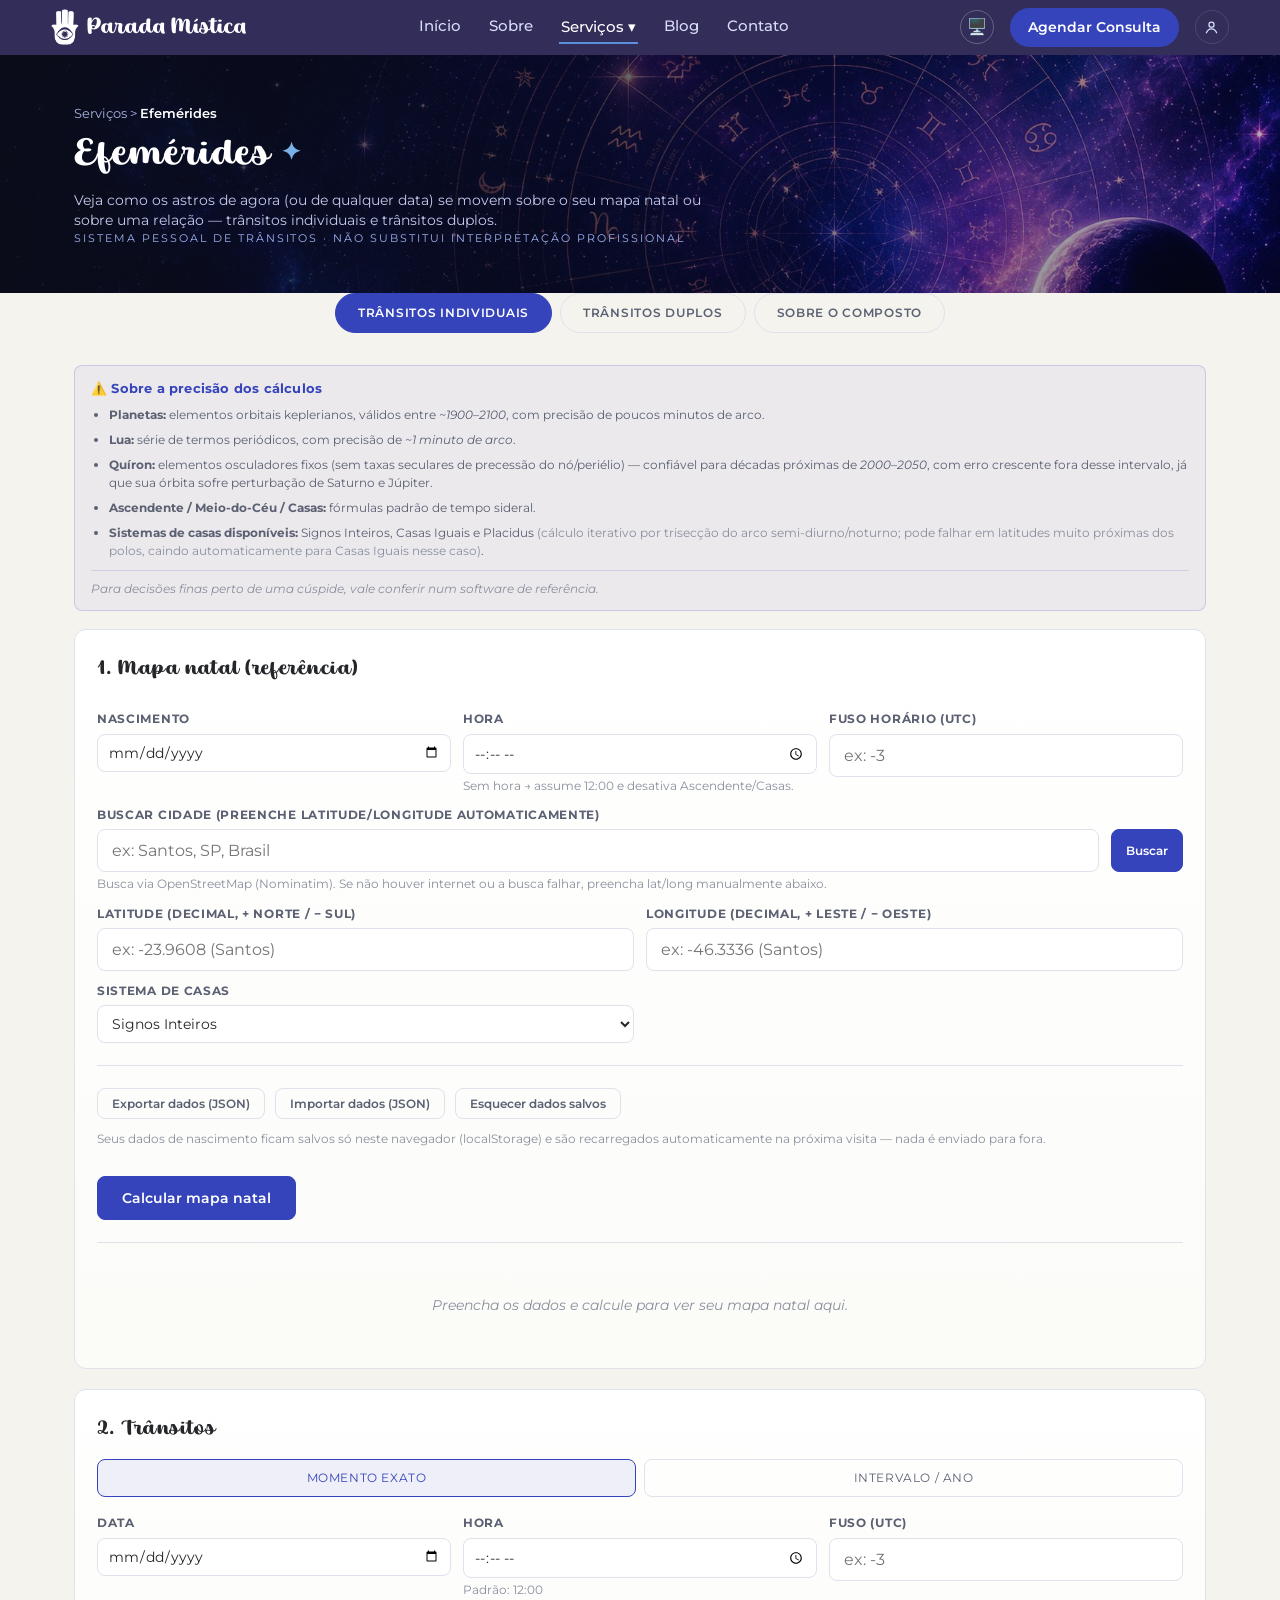
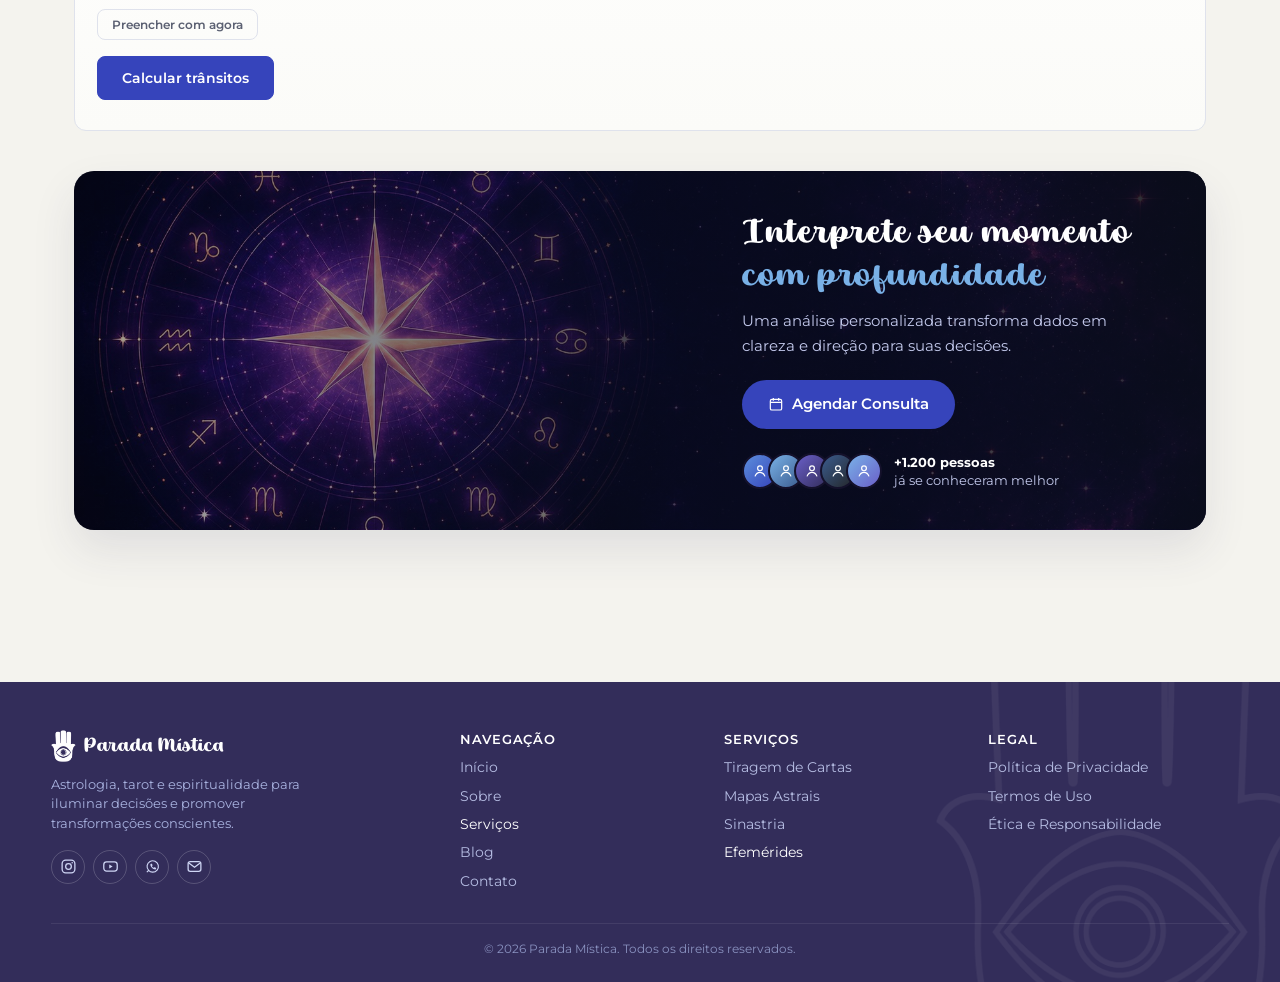
==== commit c2baa072: "Add shared person registry (Mapas Astrais) and wire it into Sinastria and Efemérides Introduces a si" ====
--- a/efemerides.html
+++ b/efemerides.html
@@ -3,10 +3,28 @@
 <head>
 <meta charset="UTF-8">
 <meta name="viewport" content="width=device-width, initial-scale=1.0">
-<title>Cálculo de Efemérides - Parada Mística</title>
+<title>Efemérides - Parada Mística</title>
 <link rel="icon" href="assets/logo.png">
 <link rel="stylesheet" href="style.css">
 <link rel="stylesheet" href="efemerides/css/styles.css">
+<meta name="description" content="Calcule trânsitos individuais e trânsitos duplos com precisão. Descubra como os astros se movem sobre o seu mapa natal ou sobre uma relação.">
+
+<!-- Open Graph / Facebook, WhatsApp, etc. -->
+<meta property="og:type" content="website">
+<meta property="og:url" content="https://paradamistica.netlify.app/efemerides.html">
+<meta property="og:title" content="Efemérides - Parada Mística">
+<meta property="og:description" content="Calcule trânsitos individuais e trânsitos duplos com precisão. Descubra como os astros se movem sobre o seu mapa natal ou sobre uma relação.">
+<meta property="og:image" content="https://paradamistica.netlify.app/assets/og-image.jpg">
+<meta property="og:image:width" content="1200">
+<meta property="og:image:height" content="630">
+<meta property="og:locale" content="pt_BR">
+
+<!-- Twitter Card -->
+<meta name="twitter:card" content="summary_large_image">
+<meta name="twitter:url" content="https://paradamistica.netlify.app/efemerides.html">
+<meta name="twitter:title" content="Efemérides - Parada Mística">
+<meta name="twitter:description" content="Calcule trânsitos individuais e trânsitos duplos com precisão. Descubra como os astros se movem sobre o seu mapa natal ou sobre uma relação.">
+<meta name="twitter:image" content="https://paradamistica.netlify.app/assets/og-image.jpg">
 <script>
     // Aplica tema antes do render para evitar flash
     (function(){
@@ -32,8 +50,9 @@
                 <a href="#" class="pm-nav-dropdown-trigger ativo">Serviços ▾</a>
                 <div class="pm-nav-dropdown-menu">
                     <a href="tiragem-cartas.html">Tiragem de Cartas</a>
-                    <a href="efemerides.html" class="ativo">Cálculo de Efemérides</a>
+                    <a href="mapas.html">Mapas Astrais</a>
                     <a href="sinastria.html">Sinastria</a>
+                    <a href="efemerides.html" class="ativo">Efemérides</a>
                 </div>
             </div>
             <a href="#" title="Página ainda não publicada">Blog</a>
@@ -52,10 +71,10 @@
 
 <section class="efem-hero-section">
   <div class="efem-hero">
-    <span class="pm-breadcrumb">Serviços &gt; <b>Cálculo de Efemérides</b></span>
-    <h1>Efeméride Pessoal <span class="efem-hero-spark">✦</span></h1>
-    <div class="subtitle">Cálculos astrológicos precisos baseados no seu mapa natal. Obtenha trânsitos, posições planetárias e aspectos atualizados para qualquer data e hora.</div>
-    <div class="eyebrow">Sistema pessoal de efemérides · não substitui interpretação profissional</div>
+    <span class="pm-breadcrumb">Serviços &gt; <b>Efemérides</b></span>
+    <h1>Efemérides <span class="efem-hero-spark">✦</span></h1>
+    <div class="subtitle">Veja como os astros de agora (ou de qualquer data) se movem sobre o seu mapa natal ou sobre uma relação — trânsitos individuais e trânsitos duplos.</div>
+    <div class="eyebrow">Sistema pessoal de trânsitos · não substitui interpretação profissional</div>
   </div>
 </section>
 
@@ -63,8 +82,8 @@
 
 <div class="tabs">
   <div class="tab active" id="tabTransitos" onclick="setView('transitos')">Trânsitos individuais</div>
-  <div class="tab" id="tabSinastria" onclick="setView('sinastria')">Sinastria</div>
-  <div class="tab" id="tabComposto" onclick="setView('composto')">Composto</div>
+  <div class="tab" id="tabDuplos" onclick="setView('duplos')">Trânsitos duplos</div>
+  <div class="tab" id="tabComposto" onclick="setView('composto')">Sobre o composto</div>
 </div>
 
 <div id="viewTransitos">
@@ -86,11 +105,11 @@
   <h2>1. Mapa natal (referência)</h2>
   <div class="row3">
     <div>
-      <label>Data de nascimento</label>
+      <label>Nascimento</label>
       <input type="date" id="natalDate">
     </div>
     <div>
-      <label>Hora (opcional)</label>
+      <label>Hora</label>
       <input type="time" id="natalTime">
       <div class="hint">Sem hora → assume 12:00 e desativa Ascendente/Casas.</div>
     </div>
@@ -165,7 +184,7 @@
   <div id="singleFields">
     <div class="row3">
       <div><label>Data</label><input type="date" id="singleDate"></div>
-      <div><label>Hora (opcional)</label><input type="time" id="singleTime"><div class="hint">Padrão: 12:00</div></div>
+      <div><label>Hora</label><input type="time" id="singleTime"><div class="hint">Padrão: 12:00</div></div>
       <div><label>Fuso (UTC)</label><input type="number" id="singleTz" step="0.5" placeholder="ex: -3"></div>
     </div>
     <button class="btn secondary small" style="margin-top:10px;" onclick="fillNow()">Preencher com agora</button>
@@ -278,202 +297,13 @@
 <!-- ===================== fim viewTransitos ===================== -->
 
 <!-- ===================== SINASTRIA ===================== -->
-<div id="viewSinastria" style="display:none">
-
-<div class="note">
-  <strong>Sinastria</strong> compara dois mapas natais ponto a ponto: os aspectos entre os planetas de uma pessoa e os da outra, e em que casa os planetas de uma caem no mapa da outra. É uma técnica diferente do <strong>mapa composto</strong> (ponto médio entre os dois mapas, que trata a relação como uma entidade própria, com identidade e ciclo de vida próprios) — aqui o foco é a interação entre os dois mapas tal como são.
-</div>
-
-<div class="grid2">
-  <div class="panel">
-    <h2>Pessoa A</h2>
-    <div class="row" style="grid-template-columns:2fr 1fr;">
-      <div>
-        <label>Nome (opcional)</label>
-        <input type="text" id="synAName" placeholder="ex: Você">
-      </div>
-      <div>
-        <label>Sigla</label>
-        <input type="text" id="synASigla" placeholder="ex: VL" maxlength="6" style="text-transform:uppercase;">
-      </div>
-    </div>
-    <div class="hint" style="margin:-6px 0 10px;"><br>A sigla é o identificador usado no texto pra Calculadora de Sinastria (ex: "VL's Sun..."). Se ficar em branco, usa o Nome.</div>
-    <div class="row3">
-      <div>
-        <label>Data de nascimento</label>
-        <input type="date" id="synADate">
-      </div>
-      <div>
-        <label>Hora (opcional)</label>
-        <input type="time" id="synATime">
-        <div class="hint">Sem hora → assume 12:00 e desativa Ascendente/Casas.</div>
-      </div>
-      <div>
-        <label>Fuso horário (UTC)</label>
-        <input type="number" id="synATz" step="0.5" placeholder="ex: -3">
-      </div>
-    </div>
-    <label>Buscar cidade (preenche latitude/longitude automaticamente)</label>
-    <div class="row" style="grid-template-columns:1fr auto;">
-      <input type="text" id="synACitySearch" placeholder="ex: Santos, SP, Brasil" onkeydown="if(event.key==='Enter'){event.preventDefault();searchCityFor('synACitySearch','synACityResults','synALat','synALon','synA');}">
-      <button class="btn small" style="margin-top:0;" onclick="searchCityFor('synACitySearch','synACityResults','synALat','synALon','synA')">Buscar</button>
-    </div>
-    <div id="synACityResults"></div>
-    <div class="row">
-      <div>
-        <label>Latitude (decimal, + Norte / − Sul)</label>
-        <input type="number" id="synALat" step="0.0001">
-      </div>
-      <div>
-        <label>Longitude (decimal, + Leste / − Oeste)</label>
-        <input type="number" id="synALon" step="0.0001">
-      </div>
-    </div>
-    <label>Sistema de casas</label>
-    <select id="synAHouse">
-      <option value="whole">Signos Inteiros</option>
-      <option value="equal">Casas Iguais</option>
-      <option value="placidus">Placidus</option>
-    </select>
-    <div class="divider"></div>
-    <button class="btn" onclick="calcSynPerson('A')">Calcular mapa de A</button>
-    <div class="hint" id="synAMsg" style="margin-top:8px;"></div>
-    <div class="divider"></div>
-    <div id="synAOutput"><div class="empty">Preencha os dados e calcule para ver o mapa aqui.</div></div>
-  </div>
-
-  <div class="panel">
-    <h2>Pessoa B</h2>
-    <div class="row" style="grid-template-columns:2fr 1fr;">
-      <div>
-        <label>Nome (opcional)</label>
-        <input type="text" id="synBName" placeholder="ex: Parceiro(a)">
-      </div>
-      <div>
-        <label>Sigla</label>
-        <input type="text" id="synBSigla" placeholder="ex: MP" maxlength="6" style="text-transform:uppercase;">
-      </div>
-    </div>
-    <div class="hint" style="margin:-6px 0 10px;"><br>A sigla é o identificador usado no texto pra Calculadora de Sinastria (ex: "MP's Moon..."). Se ficar em branco, usa o Nome.</div>
-    <div class="row3">
-      <div>
-        <label>Data de nascimento</label>
-        <input type="date" id="synBDate">
-      </div>
-      <div>
-        <label>Hora (opcional)</label>
-        <input type="time" id="synBTime">
-        <div class="hint">Sem hora → assume 12:00 e desativa Ascendente/Casas.</div>
-      </div>
-      <div>
-        <label>Fuso horário (UTC)</label>
-        <input type="number" id="synBTz" step="0.5" placeholder="ex: -3">
-      </div>
-    </div>
-    <label>Buscar cidade (preenche latitude/longitude automaticamente)</label>
-    <div class="row" style="grid-template-columns:1fr auto;">
-      <input type="text" id="synBCitySearch" placeholder="ex: Salvador, BA, Brasil" onkeydown="if(event.key==='Enter'){event.preventDefault();searchCityFor('synBCitySearch','synBCityResults','synBLat','synBLon','synB');}">
-      <button class="btn small" style="margin-top:0;" onclick="searchCityFor('synBCitySearch','synBCityResults','synBLat','synBLon','synB')">Buscar</button>
-    </div>
-    <div id="synBCityResults"></div>
-    <div class="row">
-      <div>
-        <label>Latitude (decimal, + Norte / − Sul)</label>
-        <input type="number" id="synBLat" step="0.0001">
-      </div>
-      <div>
-        <label>Longitude (decimal, + Leste / − Oeste)</label>
-        <input type="number" id="synBLon" step="0.0001">
-      </div>
-    </div>
-    <label>Sistema de casas</label>
-    <select id="synBHouse">
-      <option value="whole">Signos Inteiros</option>
-      <option value="equal">Casas Iguais</option>
-      <option value="placidus">Placidus</option>
-    </select>
-    <div class="divider"></div>
-    <button class="btn" onclick="calcSynPerson('B')">Calcular mapa de B</button>
-    <div class="hint" id="synBMsg" style="margin-top:8px;"></div>
-    <div class="divider"></div>
-    <div id="synBOutput"><div class="empty">Preencha os dados e calcule para ver o mapa aqui.</div></div>
-  </div>
-</div>
-
-<div class="panel">
-  <h2>Calcular sinastria</h2>
-  <div class="hint" style="margin-bottom:10px;">Calcule os dois mapas acima primeiro.</div>
-  <div class="toolbar" style="margin-bottom:12px;">
-    <button class="btn secondary small" onclick="exportSynInput()">Exportar dados (JSON)</button>
-    <button class="btn secondary small" onclick="toggleSynImportBox()">Importar dados (JSON)</button>
-    <button class="btn secondary small" onclick="clearSynStorage()">Esquecer dados salvos</button>
-  </div>
-  <div class="hint" style="margin-bottom:12px;">Os dados de Pessoa A e Pessoa B ficam salvos só neste navegador (localStorage) e são recarregados automaticamente na próxima visita — nada é enviado para fora.</div>
-  <div id="synImportBox" style="display:none; margin-bottom:16px;">
-    <label>Colar JSON aqui</label>
-    <textarea id="synImportJsonText" rows="4" style="width:100%; background:var(--input-bg); border:1px solid var(--line); color:var(--text); padding:9px 10px; border-radius:6px; font-family:inherit; font-size:12.5px;" placeholder='{"pessoa_a":{"nome":"...","data_nascimento":"1990-05-15", ...},"pessoa_b":{...}}'></textarea>
-    <div class="row" style="margin-top:8px; align-items:flex-end;">
-      <div>
-        <label>...ou selecione um arquivo .json</label>
-        <input type="file" id="synImportJsonFile" accept="application/json,.json">
-      </div>
-      <div>
-        <button class="btn small" onclick="importSynInput()">Carregar dados</button>
-      </div>
-    </div>
-    <div class="hint" id="synImportStatus" style="margin-top:6px;"></div>
-  </div>
-  <button class="btn" onclick="calcSynastry()">Calcular sinastria</button>
-  <div class="hint" id="synStatus" style="margin-top:8px;"></div>
-</div>
-
-<div class="panel" id="synResultsPanel" style="display:none;">
-  <h2>Aspectos entre os dois mapas (ordenados por impacto)</h2>
-  <div class="filters">
-    <div class="f">
-      <label>Ponto de A</label>
-      <select id="synFA"><option value="">Todos</option></select>
-    </div>
-    <div class="f">
-      <label>Ponto de B</label>
-      <select id="synFB"><option value="">Todos</option></select>
-    </div>
-    <div class="f">
-      <label>Tipo de aspecto</label>
-      <select id="synFAspect"><option value="">Todos</option></select>
-    </div>
-    <div class="f" style="min-width:120px; flex:0.6;">
-      <label>Impacto mínimo</label>
-      <input type="number" id="synFImpact" min="0" max="100" step="1" value="0" placeholder="0–100">
-    </div>
-    <div class="f zero-toggle">
-      <label class="chk" title="Aspectos cujo orbe passou do teto específico do tipo de astro (Quíron/Lilith/Nodo/Vértice/Fortuna/transpessoais) — considerados irrelevantes, peso zerado.">
-        <input type="checkbox" id="synShowZeroed" onchange="renderSynAspectsTable()"> Mostrar zerados
-      </label>
-    </div>
-  </div>
-  <div class="resultsbar">
-    <span class="count" id="synResultCount"></span>
-    <div class="toolbar">
-      <button class="btn secondary small" onclick="copySynForAI(this)">Copiar para IA</button>
-      <button class="btn secondary small" onclick="copyForSinastriaCalc(this)">Copiar p/ Calculadora de Sinastria</button>
-      <a href="sinastria.html" target="_blank" class="btn small btn-link-sinastria">Abrir Sinastria ↗</a>
-      <button class="btn secondary small" onclick="exportSynJson()">Exportar JSON</button>
-      <button class="btn secondary small" onclick="exportSynCsv()">Exportar CSV</button>
-    </div>
-  </div>
-  <div class="scroll-hint">↔ arraste para os lados para ver todas as colunas.</div>
-  <div class="scroll-wrap" style="margin-bottom:10px;">
-    <table id="synAspectsTable"><thead></thead><tbody></tbody></table>
-  </div>
-  <div class="copybox" id="synCopyBox"></div>
-  <textarea id="synCopyArea" style="position:absolute; left:-9999px;"></textarea>
-</div>
+<div id="viewDuplos" style="display:none">
 
 <!-- ===================== TRÂNSITOS DUPLOS ===================== -->
 <div class="panel">
   <h2>Trânsitos duplos</h2>
-  <div class="hint" style="margin-bottom:10px;">Calcule os mapas de A e B acima primeiro. Um trânsito duplo é quando o mesmo planeta em trânsito forma aspecto com um ponto de A <strong>e</strong> com um ponto de B ao mesmo tempo — diferente de um trânsito sobre o mapa composto, aqui o "gatilho" é o mesmo planeta tocando os dois mapas originais simultaneamente, o que costuma ser lido como um evento que ativa a relação como um todo.</div>
+  <div class="hint" style="margin-bottom:10px;">Um trânsito duplo é quando o mesmo planeta em trânsito forma aspecto com um ponto de A <strong>e</strong> com um ponto de B ao mesmo tempo — diferente de um trânsito sobre o mapa composto, aqui o "gatilho" é o mesmo planeta tocando os dois mapas originais simultaneamente, o que costuma ser lido como um evento que ativa a relação como um todo.</div>
+  <div id="dtPeopleSummary" style="margin-bottom:14px;"></div>
   <div class="mode-toggle">
     <div class="mode-btn active" id="dtModeSingleBtn" onclick="dtSetMode('single')">Momento exato</div>
     <div class="mode-btn" id="dtModeRangeBtn" onclick="dtSetMode('range')">Intervalo / ano</div>
@@ -482,7 +312,7 @@
   <div id="dtSingleFields">
     <div class="row3">
       <div><label>Data</label><input type="date" id="dtSingleDate"></div>
-      <div><label>Hora (opcional)</label><input type="time" id="dtSingleTime"><div class="hint">Padrão: 12:00</div></div>
+      <div><label>Hora</label><input type="time" id="dtSingleTime"><div class="hint">Padrão: 12:00</div></div>
       <div><label>Fuso (UTC)</label><input type="number" id="dtSingleTz" step="0.5" placeholder="ex: -3"></div>
     </div>
     <button class="btn secondary small" style="margin-top:10px;" onclick="dtFillNow()">Preencher com agora</button>
@@ -505,7 +335,7 @@
     </div>
   </div>
 
-  <button class="btn" onclick="calcDoubleTransits()">Calcular trânsitos duplos</button>
+  <button class="btn" id="dtCalcBtn" onclick="calcDoubleTransits()">Calcular trânsitos duplos</button>
   <div id="dtStatus" class="hint" style="margin-top:8px;"></div>
 </div>
 
@@ -551,36 +381,25 @@
 </div>
 
 </div>
-<!-- ===================== fim viewSinastria ===================== -->
-
-<!-- ===================== COMPOSTO ===================== -->
+<!-- ===================== fim viewDuplos ===================== -->
+
+<!-- ===================== TRÂNSITOS SOBRE O COMPOSTO ===================== -->
 <div id="viewComposto" style="display:none">
 
-<div class="note">
-  <strong>Mapa composto</strong> é o ponto médio circular entre cada planeta de A e o correspondente de B (Sol com Sol, Lua com Lua etc.) — um terceiro mapa, como se fosse o "nascimento" da relação em si. Calcule os mapas de <strong>Pessoa A</strong> e <strong>Pessoa B</strong> na aba Sinastria primeiro. O Ascendente e o Meio-do-Céu do composto também são pontos médios circulares dos originais; as casas são então remontadas a partir desse Asc — por isso aqui só oferecemos <strong>Signos Inteiros</strong> e <strong>Casas Iguais</strong> (Placidus exige latitude e hora sideral reais, que um mapa composto não tem). Trânsitos sobre esse mapa mostram a evolução da relação como "organismo" — fases de crescimento, crise, consolidação.
-</div>
-
 <div class="panel">
-  <h2>1. Mapa composto</h2>
-  <div class="hint" style="margin-bottom:10px;">Usa os mapas de A e B já calculados na aba Sinastria.</div>
+  <h2>Trânsitos sobre o composto</h2>
+  <div class="hint" style="margin-bottom:10px;">Trânsitos sobre o mapa composto (ponto médio circular entre A e B) mostram as fases da relação como um "organismo" próprio — crescimento, crise, consolidação — diferente dos trânsitos duplos, que olham o mesmo planeta tocando os dois mapas originais separadamente.</div>
+  <div id="coPeopleSummary" style="margin-bottom:10px;"></div>
   <div class="row">
     <div>
-      <label>Sistema de casas</label>
-      <select id="coHouseSystem">
+      <label>Sistema de casas do composto</label>
+      <select id="coHouseSystem" onchange="coRecomputeFromStorage()">
         <option value="whole">Signos Inteiros</option>
         <option value="equal">Casas Iguais</option>
       </select>
     </div>
     <div></div>
   </div>
-  <button class="btn" onclick="calcComposite()">Calcular mapa composto</button>
-  <div class="hint" id="coMsg" style="margin-top:8px;"></div>
-  <div class="divider"></div>
-  <div id="coOutput"><div class="empty">Calcule os mapas de A e B na aba Sinastria e depois clique em "Calcular mapa composto".</div></div>
-</div>
-
-<div class="panel">
-  <h2>2. Trânsitos sobre o composto</h2>
   <div class="mode-toggle">
     <div class="mode-btn active" id="coModeSingleBtn" onclick="coSetMode('single')">Momento exato</div>
     <div class="mode-btn" id="coModeRangeBtn" onclick="coSetMode('range')">Intervalo / ano</div>
@@ -589,7 +408,7 @@
   <div id="coSingleFields">
     <div class="row3">
       <div><label>Data</label><input type="date" id="coSingleDate"></div>
-      <div><label>Hora (opcional)</label><input type="time" id="coSingleTime"><div class="hint">Padrão: 12:00</div></div>
+      <div><label>Hora</label><input type="time" id="coSingleTime"><div class="hint">Padrão: 12:00</div></div>
       <div><label>Fuso (UTC)</label><input type="number" id="coSingleTz" step="0.5" placeholder="ex: -3"></div>
     </div>
     <button class="btn secondary small" style="margin-top:10px;" onclick="coFillNow()">Preencher com agora</button>
@@ -612,17 +431,17 @@
     <div class="hint" id="coRangeWarn" style="margin-top:6px;"></div>
   </div>
 
-  <button class="btn" onclick="calcCompositeTransits()">Calcular trânsitos sobre o composto</button>
+  <button class="btn" id="coCalcTransitsBtn" onclick="calcCompositeTransits()">Calcular trânsitos sobre o composto</button>
   <div id="coTransitStatus" class="hint" style="margin-top:8px;"></div>
 </div>
 
 <div class="panel" id="coResultsPanel" style="display:none;">
-  <h2>3. Posições em trânsito (sobre o composto)</h2>
+  <h2>Posições em trânsito (sobre o composto)</h2>
   <div class="scroll-wrap" style="margin-bottom:26px;">
     <table id="coPositionsTable"><thead></thead><tbody></tbody></table>
   </div>
 
-  <h2>4. Aspectos (ordenados por impacto)</h2>
+  <h2>Aspectos (ordenados por impacto)</h2>
   <div class="filters">
     <div class="f">
       <label>Planeta em trânsito</label>
@@ -762,8 +581,9 @@
         <div class="pm-footer-col">
             <h5>Serviços</h5>
             <a href="tiragem-cartas.html">Tiragem de Cartas</a>
-            <a href="efemerides.html" class="ativo">Cálculo de Efemérides</a>
+            <a href="mapas.html">Mapas Astrais</a>
             <a href="sinastria.html">Sinastria</a>
+            <a href="efemerides.html" class="ativo">Efemérides</a>
         </div>
         <div class="pm-footer-col">
             <h5>Legal</h5>
@@ -778,6 +598,6 @@
 <script src="js/theme.js"></script>
 <script src="js/nav-dropdown.js"></script>
 <script src="js/mobile-menu.js"></script>
-<script type="module" src="efemerides/js/ui/app.js"></script>
+<script type="module" src="efemerides/js/ui/app-efemerides.js"></script>
 </body>
 </html>
--- a/efemerides/css/styles.css
+++ b/efemerides/css/styles.css
@@ -106,6 +106,7 @@
   input:focus,select:focus{ outline:none; border-color:var(--gold-dim); }
   .row{ display:grid; grid-template-columns:1fr 1fr; gap:12px; }
   .row3{ display:grid; grid-template-columns:1fr 1fr 1fr; gap:12px; }
+  @media(max-width:600px){ .row3{ grid-template-columns:1fr; } }
   .hint{ font-size:11.5px; color:var(--text-faint); margin-top:4px; }
   .btn{
     background:var(--gold); border:1px solid var(--gold); color:#ffffff;
@@ -117,7 +118,7 @@
   .btn.secondary{ background:transparent; border-color:var(--line); color:var(--text-dim); }
   .btn.secondary:hover{ border-color:var(--violet); color:var(--violet); background:rgba(106,95,201,0.08); transform:none;}
   .btn.small{ padding:7px 14px; font-size:12px; margin-top:0; }
-  .btn-link-sinastria{ text-decoration:none; display:inline-flex; align-items:center; border-color:var(--violet); color:var(--violet); }
+  .btn-link-sinastria{ text-decoration:none; display:inline-flex; align-items:center; background:transparent; border-color:var(--violet); color:var(--violet); }
   .btn-link-sinastria:hover{ background:rgba(106,95,201,0.1); }
   .tabs{ display:flex; gap:8px; justify-content:center; flex-wrap:wrap; margin:0 0 32px; }
   .tab{
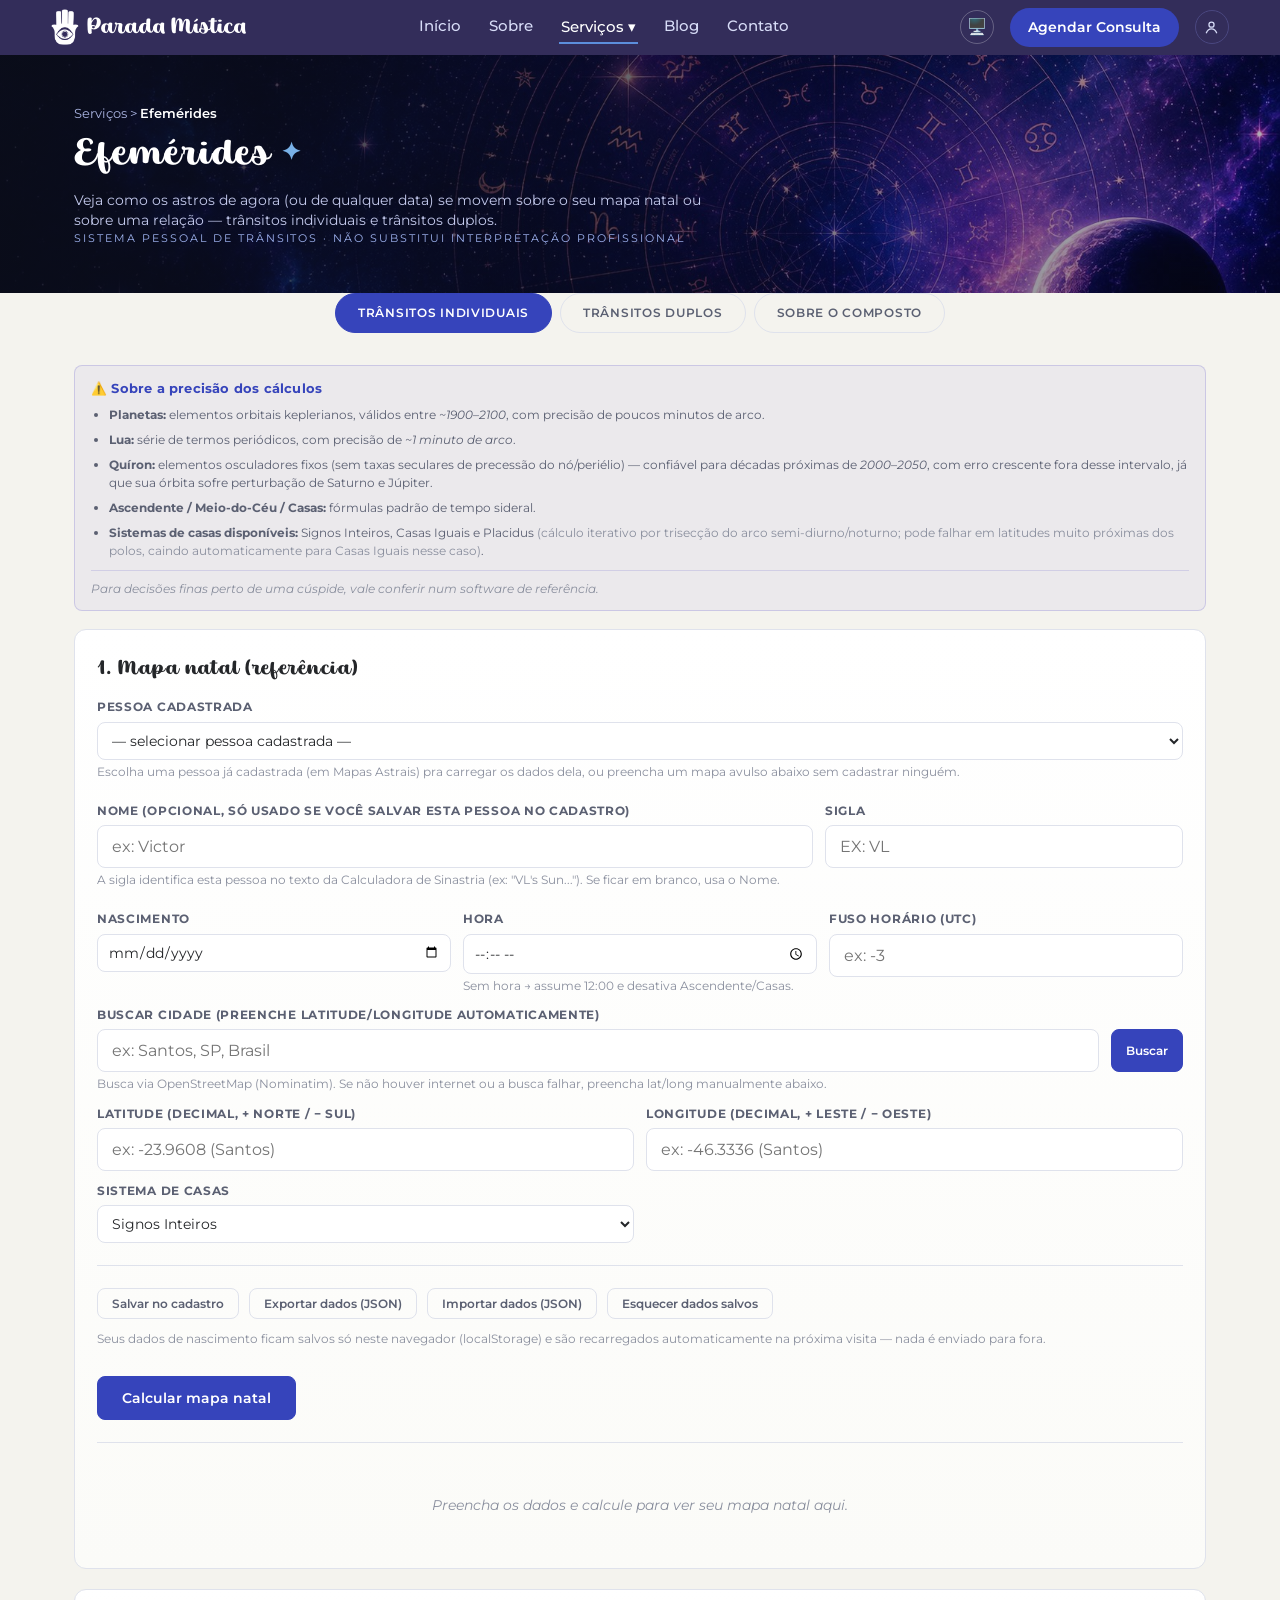
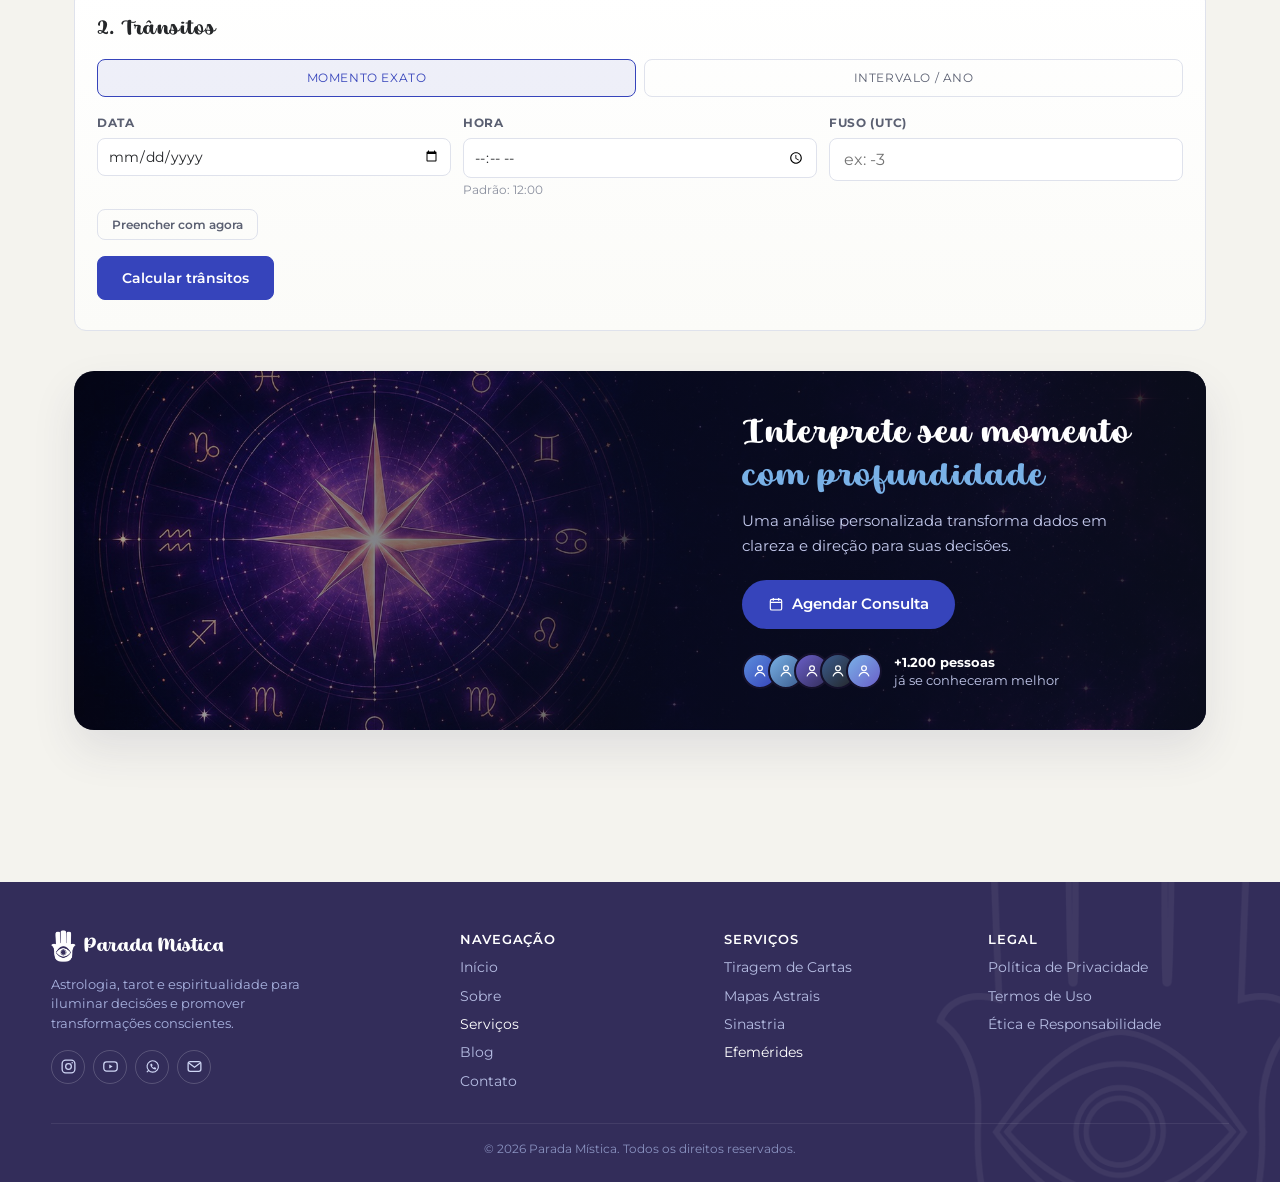
==== commit 8a1c088e: "Add person picker integration to efemérides natal chart form Connect the natal chart reference form " ====
--- a/efemerides.html
+++ b/efemerides.html
@@ -103,6 +103,20 @@
 <!-- ===================== MAPA NATAL ===================== -->
 <div class="panel">
   <h2>1. Mapa natal (referência)</h2>
+  <label>Pessoa cadastrada</label>
+  <select id="natalPessoaSelect"></select>
+  <div class="hint" style="margin-bottom:10px;">Escolha uma pessoa já cadastrada (em Mapas Astrais) pra carregar os dados dela, ou preencha um mapa avulso abaixo sem cadastrar ninguém.</div>
+  <div class="row" style="grid-template-columns:2fr 1fr;">
+    <div>
+      <label>Nome (opcional, só usado se você salvar esta pessoa no cadastro)</label>
+      <input type="text" id="natalName" placeholder="ex: Victor">
+    </div>
+    <div>
+      <label>Sigla</label>
+      <input type="text" id="natalSigla" placeholder="ex: VL" maxlength="6" style="text-transform:uppercase;">
+    </div>
+  </div>
+  <div class="hint" style="margin:4px 0 10px;">A sigla identifica esta pessoa no texto da Calculadora de Sinastria (ex: "VL's Sun..."). Se ficar em branco, usa o Nome.</div>
   <div class="row3">
     <div>
       <label>Nascimento</label>
@@ -148,10 +162,12 @@
   </div>
   <div class="divider"></div>
   <div class="toolbar" style="margin-bottom:12px;">
+    <button class="btn secondary small" onclick="salvarNatalNoCadastro()">Salvar no cadastro</button>
     <button class="btn secondary small" onclick="exportNatalInput()">Exportar dados (JSON)</button>
     <button class="btn secondary small" onclick="toggleImportBox()">Importar dados (JSON)</button>
     <button class="btn secondary small" onclick="clearNatalStorage()">Esquecer dados salvos</button>
   </div>
+  <div class="hint" id="natalPessoaMsg" style="margin-bottom:12px;"></div>
   <div class="hint" style="margin-bottom:12px;">Seus dados de nascimento ficam salvos só neste navegador (localStorage) e são recarregados automaticamente na próxima visita — nada é enviado para fora.</div>
   <div id="importBox" style="display:none; margin-bottom:16px;">
     <label>Colar JSON aqui</label>
@@ -251,7 +267,7 @@
       <input type="number" id="fLimit" min="1" step="1" placeholder="todos">
     </div>
     <div class="f zero-toggle">
-      <label class="chk" title="Aspectos cujo orbe passou do teto específico do tipo de astro (Quíron/Lilith/Nodo/Vértice/Fortuna/transpessoais) — considerados irrelevantes, peso zerado.">
+      <label class="chk" title="Aspectos cujo orbe passou do teto específico do tipo de astro (Quíron/Lilith/Nodo/Vértice/Fortuna/Espírito/transpessoais) — considerados irrelevantes, peso zerado.">
         <input type="checkbox" id="fShowZeroed" onchange="renderAspectsTable()"> Mostrar zerados
       </label>
     </div>
@@ -472,7 +488,7 @@
       <input type="number" id="coFLimit" min="1" step="1" placeholder="todos">
     </div>
     <div class="f zero-toggle">
-      <label class="chk" title="Aspectos cujo orbe passou do teto específico do tipo de astro (Quíron/Lilith/Nodo/Vértice/Fortuna/transpessoais) — considerados irrelevantes, peso zerado.">
+      <label class="chk" title="Aspectos cujo orbe passou do teto específico do tipo de astro (Quíron/Lilith/Nodo/Vértice/Fortuna/Espírito/transpessoais) — considerados irrelevantes, peso zerado.">
         <input type="checkbox" id="coShowZeroed" onchange="renderCompositeAspectsTable()"> Mostrar zerados
       </label>
     </div>
--- a/efemerides/css/styles.css
+++ b/efemerides/css/styles.css
@@ -142,6 +142,7 @@
   .tag.applying{ border-color:var(--sage); color:var(--sage); }
   .tag.separating{ border-color:var(--rose); color:var(--rose); }
   .tag.retro{ border-color:var(--violet); color:var(--violet); }
+  .tag.stationary{ border-color:var(--rose); color:var(--rose); }
   .tag.fast{ border-color:var(--text-faint); color:var(--text-dim); }
   .tag.medium{ border-color:var(--gold-dim); color:var(--gold-dim-text); }
   .tag.slow{ border-color:var(--gold); color:var(--gold-text); }
@@ -165,6 +166,15 @@
   #copyArea{ position:absolute; left:-9999px; }
   .copybox{ background:var(--input-bg); border:1px solid var(--line); border-radius:8px; padding:14px; max-height:280px; overflow:auto; white-space:pre-wrap; font-size:12px; color:var(--text-dim); margin-top:10px; display:none; }
   .note{ background:rgba(106,95,201,0.06); border:1px solid rgba(106,95,201,0.25); border-radius:8px; padding:12px 14px; font-size:12px; color:var(--text-dim); margin-bottom:18px; }
+  /* Links dentro de texto corrido (.hint/.note) usavam a cor azul/roxa padrão
+     do navegador (link/visited) — legível no tema claro, mas quase invisível
+     no tema escuro. var(--gold-text) já é a cor de acento pensada pra texto
+     (mais clara no escuro, ver :root/[data-tema="escuro"] no topo do
+     arquivo), então funciona nos dois temas sem precisar de uma regra extra
+     só pro escuro. */
+  .hint a, .note a{ color:var(--gold-text); text-decoration:underline; text-underline-offset:2px; }
+  .hint a:visited, .note a:visited{ color:var(--gold-text); }
+  .hint a:hover, .note a:hover{ color:var(--gold); }
   .note-precisao{ padding:14px 16px 12px; }
   .note-precisao .note-titulo{ margin:0 0 8px; font-size:12.5px; font-weight:700; color:var(--gold-text); letter-spacing:0.2px; }
   .note-precisao ul{ margin:0; padding:0 0 0 18px; list-style:disc; }
@@ -173,6 +183,10 @@
   .note-precisao .note-dim{ color:var(--text-faint); }
   .note-precisao .note-rodape{ margin:10px 0 0; padding-top:9px; border-top:1px solid rgba(106,95,201,0.2); font-style:italic; color:var(--text-faint); }
   .divider{ height:1px; background:var(--line); margin:22px 0; }
+  /* Leitura estrutural (Fase 1 — Mapa Natal) */
+  .structural-block{ display:flex; flex-direction:column; gap:14px; }
+  .structural-row{ display:flex; flex-direction:column; gap:4px; }
+  .structural-row .row{ display:flex; gap:20px; flex-wrap:wrap; }
   .empty{ color:var(--text-faint); padding:30px 10px; text-align:center; font-style:italic; }
   #natalSummary td, #natalSummary th{ font-size:12.5px; }
   .badge-required{ color:var(--rose); }
@@ -191,3 +205,79 @@
       linear-gradient(90deg, rgba(11,14,26,0.35) 0%, rgba(11,14,26,0.72) 62%, rgba(11,14,26,0.88) 100%),
       url('../../assets/backgrounds/cta-efemerides.jpg');
   }
+
+  /* ---------- Aba Perfil (barras de categoria + headline) ---------- */
+  /* Mesma mecânica visual da Sinastria (ver sinastria/css/styles.css: .bars/
+     .bar-row/.bar-track/.bar-fill/.bar-note + tooltip), reproduzida aqui pra
+     efemerides/ não depender do CSS de sinastria/. */
+  .profile-verdict{
+    margin-bottom:22px; padding:22px 24px; border-radius:12px;
+    background: linear-gradient(135deg, rgba(54,68,187,0.1), rgba(125,122,209,0.08));
+    border: 1px solid rgba(54,68,187,0.35);
+  }
+  .profile-verdict .tag{ font-family:'Montserrat', sans-serif; font-size:10.5px; letter-spacing:0.2em; text-transform:uppercase; color: var(--gold-text); margin-bottom:10px; border:none; padding:0; display:block; }
+  .profile-verdict h3{ font-weight:600; font-size:17px; margin:0; line-height:1.4; }
+
+  /* Bloco "Regente do Ascendente" — significador do mapa como um todo,
+     separado das 5 barras de categoria (ver core/profile.js,
+     computeAscendantRuler). Mesma família visual do .stat, mas em formato de
+     card de largura cheia (headline + lista de marcadores), não um número
+     isolado. */
+  .ascendant-ruler-card{
+    border:1px solid var(--line); border-radius:12px; padding:16px 18px;
+    background: var(--bg-panel2); margin-bottom:22px;
+  }
+  .ar-top{ display:flex; flex-wrap:wrap; align-items:baseline; gap:8px 10px; }
+  .ar-tag{ font-size:11px; text-transform:uppercase; letter-spacing:0.08em; color:var(--text-faint); font-family:'Montserrat', sans-serif; white-space:nowrap; }
+  .ar-headline{ font-size:14px; font-weight:600; }
+  .ar-harmony{ font-weight:400; color:var(--text-dim); }
+  .ar-details{ margin:10px 0 0; padding-left:18px; font-size:12px; color:var(--text-dim); line-height:1.7; }
+  .ar-details li{ margin-bottom:2px; }
+
+  .stat-row{ display:flex; gap:16px; margin-bottom:22px; flex-wrap:wrap; }
+  .stat{ flex:1; min-width:140px; border:1px solid var(--line); border-radius:12px; padding:16px 18px; background: var(--bg-panel2); }
+  .stat .val{ font-size:28px; font-weight:700; color:var(--gold-text); }
+  .stat .lbl{ font-size:11px; text-transform:uppercase; letter-spacing:0.08em; color:var(--text-faint); margin-top:2px; font-family:'Montserrat', sans-serif; }
+
+  .bars{ display:flex; flex-direction:column; gap:18px; margin-bottom:8px; }
+  .bar-row .top{ display:flex; justify-content:space-between; margin-bottom:7px; font-size:13.5px; }
+  .bar-row .cat-name{ display:flex; align-items:center; gap:8px; }
+  .val-label{ display:inline-flex; align-items:center; gap:6px; }
+  .val-label [title]{ cursor:help; border-bottom:1px dotted var(--text-faint); }
+  .val-presence{ color:var(--text-dim); }
+  .val-dot{ opacity:0.5; }
+  .val-harmony{ color:var(--text); }
+  .dot{ width:9px; height:9px; border-radius:50%; display:inline-block; }
+  .bar-track{ height:9px; background: var(--input-bg); border-radius:8px; overflow:hidden; display:flex; }
+  .bar-fill{ height:100%; transition: width 1s cubic-bezier(.2,.8,.2,1); width:0%; flex-shrink:0; }
+  .bar-note{ margin-top:5px; font-size:11px; color: var(--text-faint); }
+  .bar-hover-tooltip{
+    display:none; position:fixed; z-index:100; pointer-events:none;
+    background: var(--bg-panel2); border:1px solid var(--line); border-radius:8px;
+    padding:10px 12px; font-family:'Montserrat', sans-serif; font-size:10.5px; line-height:1.7;
+    color: var(--text-dim); white-space:pre-line; max-width:300px;
+    box-shadow: 0 8px 24px rgba(0,0,0,0.25);
+  }
+
+  /* ---------- Aba Perfil: Comparação entre mapas (lista de perfis salvos,
+     em cards) ---------- */
+  /* Mesmo padrão visual da lista de sinastrias salvas (ver sinastria/css/
+     styles.css: .compare-grid/.compare-card/.mini-bars), reproduzido aqui com
+     as variáveis de cor de efemerides/ pra não depender do CSS de sinastria/. */
+  .compare-empty{ color: var(--text-faint); font-size:13px; text-align:center; padding: 18px 0; }
+  .compare-grid{ display:grid; grid-template-columns: repeat(auto-fill, minmax(230px,1fr)); gap:14px; margin-top:10px; }
+  .compare-card{
+    border:1px solid var(--line); border-radius:12px; padding:16px 18px;
+    background: var(--bg-panel2);
+  }
+  .compare-card.top-pick{ border-color: rgba(54,68,187,0.55); background: linear-gradient(135deg, rgba(54,68,187,0.08), rgba(125,122,209,0.05)); }
+  .compare-card-head{ display:flex; justify-content:space-between; align-items:flex-start; gap:8px; margin-bottom:4px; }
+  .compare-card-title{ font-weight:600; font-size:14.5px; }
+  .compare-card-badge{ font-size:9.5px; text-transform:uppercase; letter-spacing:0.05em; color:var(--gold-text); font-family:'Montserrat', sans-serif; white-space:nowrap; }
+  .compare-card-stats{ font-size:11.5px; color:var(--text-dim); margin-bottom:2px; }
+  .mini-bars{ display:flex; flex-direction:column; gap:7px; margin-bottom:4px; }
+  .mini-bar-row .top{ display:flex; justify-content:space-between; font-size:10.5px; margin-bottom:3px; color: var(--text-dim); }
+  .mini-bar-row .top .cat-name{ display:flex; align-items:center; gap:6px; }
+  .mini-bar-row .top .dot{ width:6px; height:6px; }
+  .mini-bar-track{ height:5px; background: var(--input-bg); border-radius:12px; overflow:hidden; display:flex; }
+  .mini-bar-fill{ height:100%; border-radius:12px; flex-shrink:0; }
